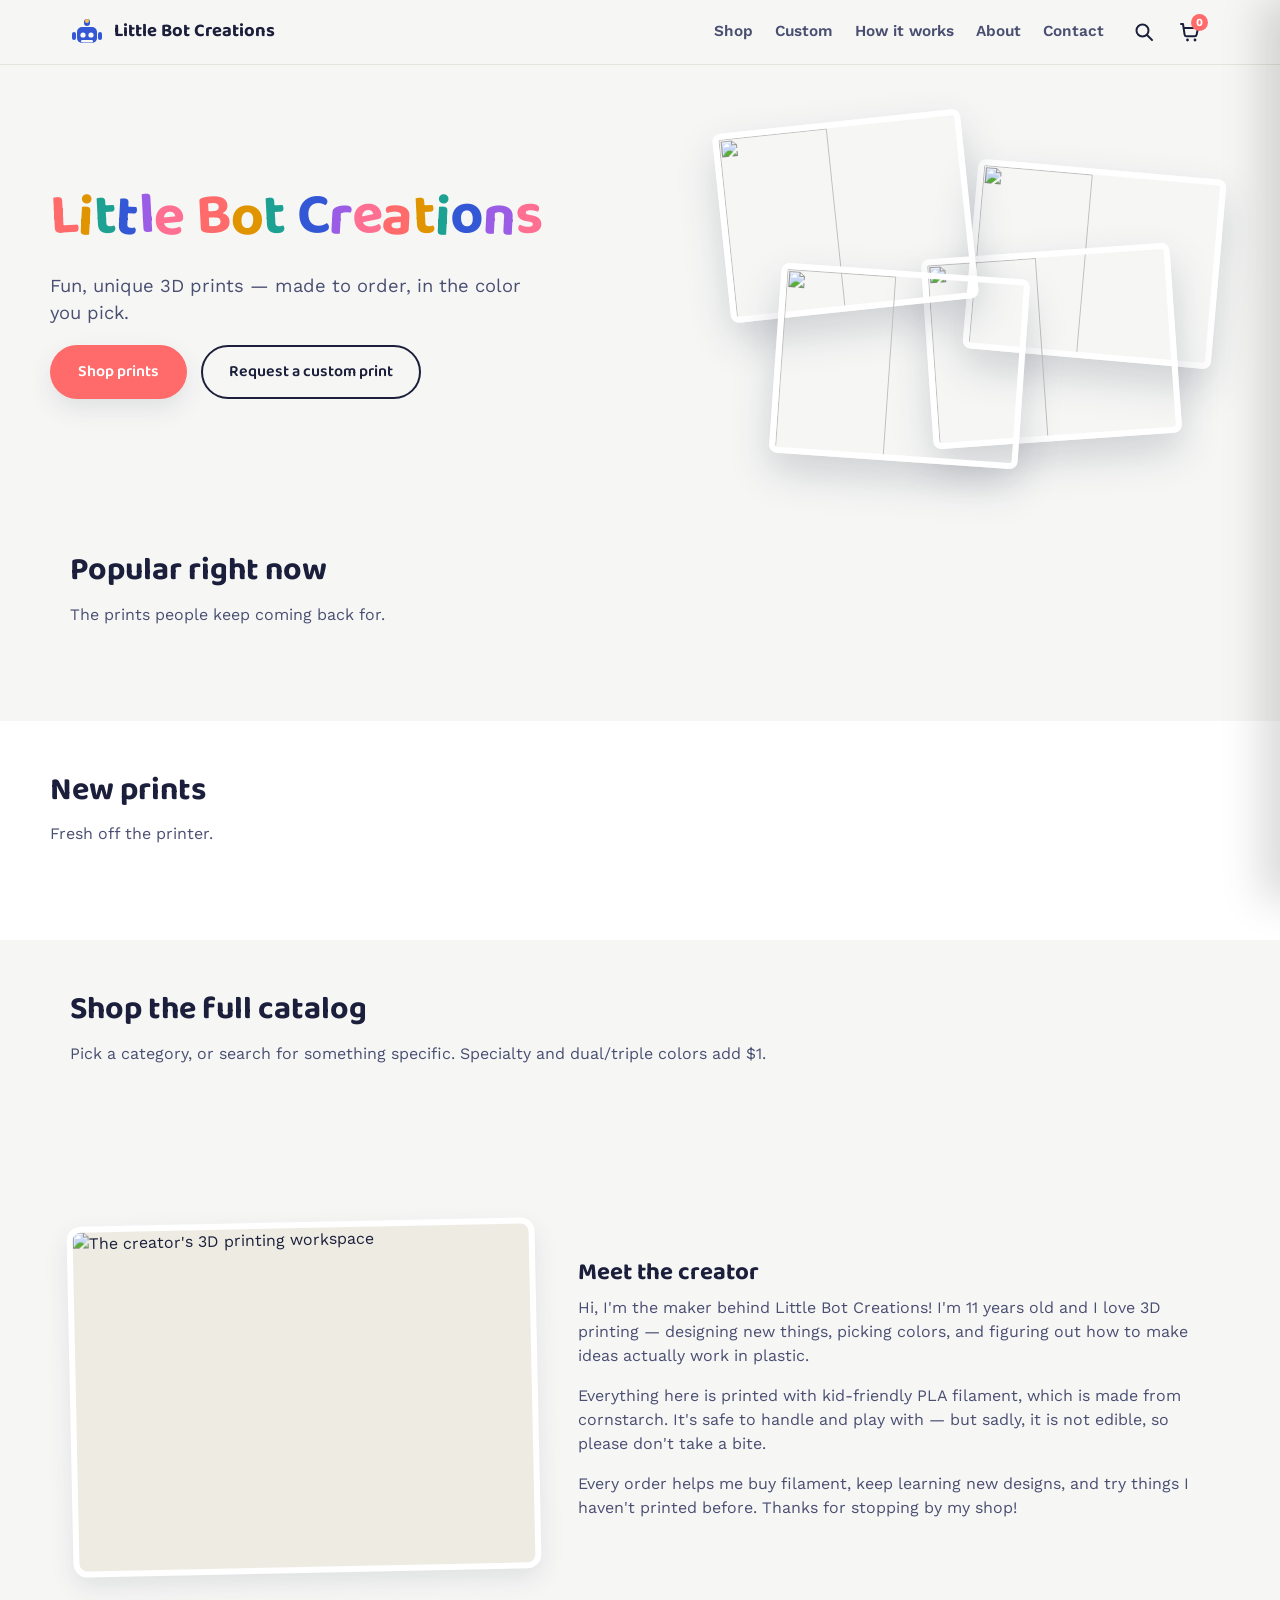
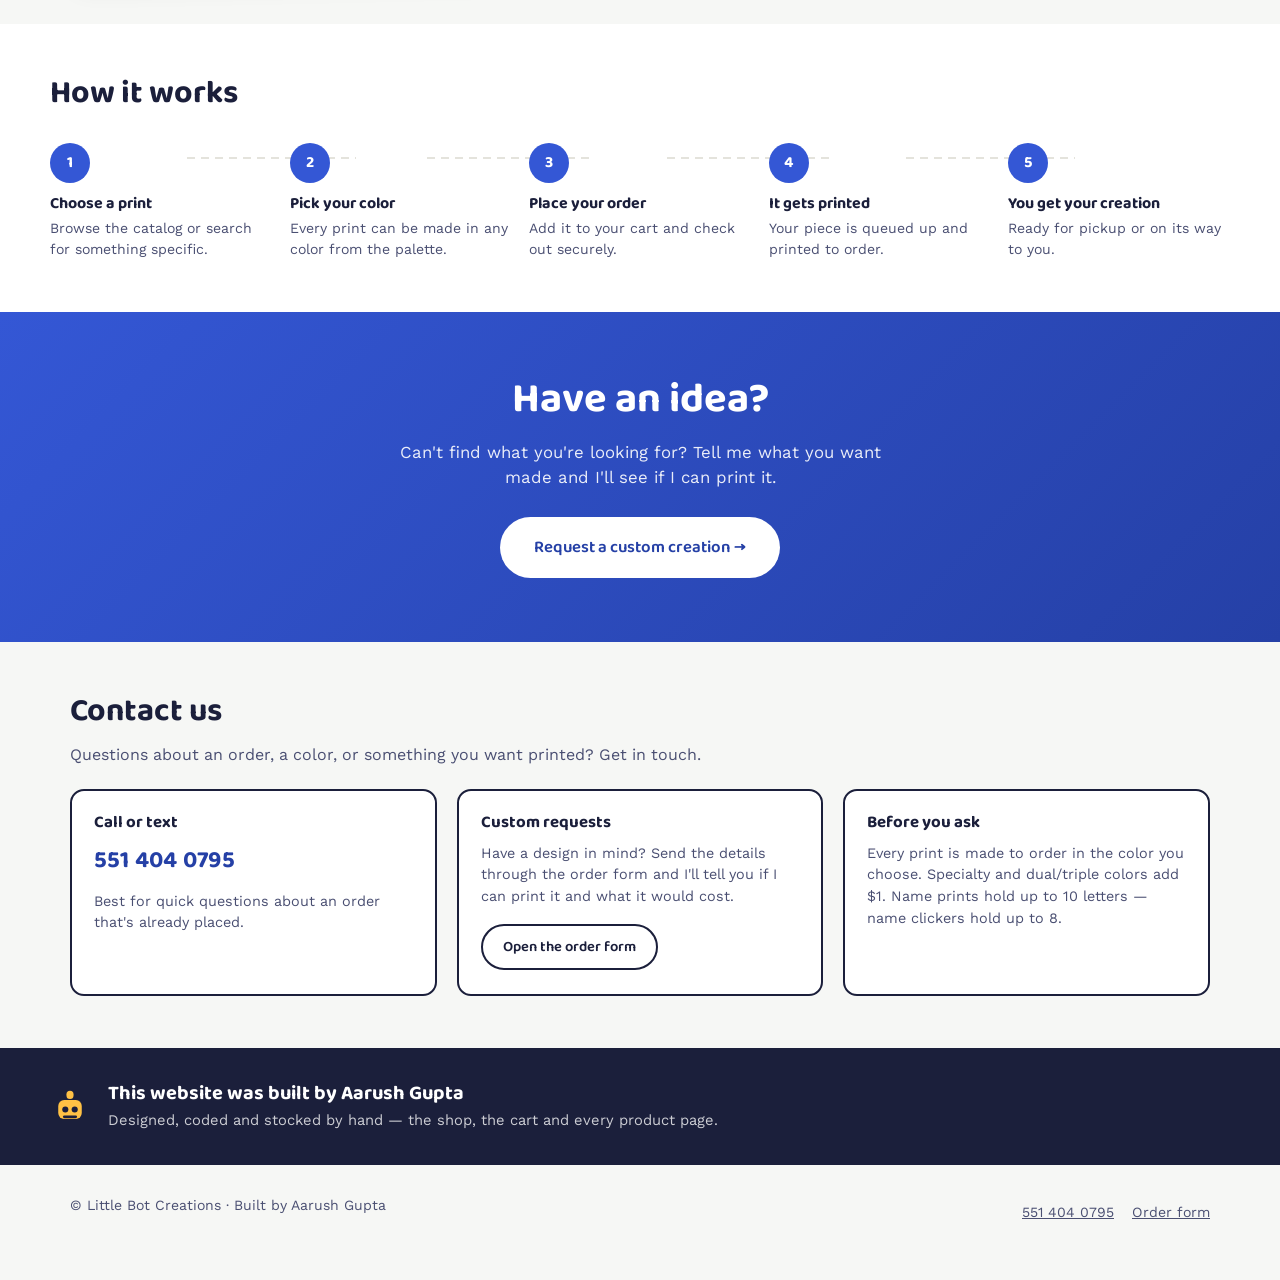
==== index.html @ e22032b9 "Update index.html" ====
<!DOCTYPE html>
<html lang="en">
<head>
<meta charset="UTF-8">
<meta name="viewport" content="width=device-width, initial-scale=1.0">
<title>Little Bot Creations — Fun, unique 3D prints</title>
<meta name="description" content="Little Bot Creations: fun, unique 3D prints made to order, in the color you pick. Shop clickers, name clickers, pencil holders, keychains, jewelry stands and more.">
<link rel="preconnect" href="https://fonts.googleapis.com">
<link rel="preconnect" href="https://fonts.gstatic.com" crossorigin>
<link href="https://fonts.googleapis.com/css2?family=Baloo+2:wght@500;600;700;800&family=Work+Sans:wght@400;500;600;700&display=swap" rel="stylesheet">
<link rel="stylesheet" href="styles.css">
</head>
<body>

<a class="skip-link" href="#main">Skip to content</a>

<!-- ===== Header ===== -->
<header class="site-header">
  <div class="header-inner">
    <a class="logo" href="#top" aria-label="Little Bot Creations home">
      <svg class="logo-mark" width="34" height="34" viewBox="0 0 34 34" fill="none" xmlns="http://www.w3.org/2000/svg" aria-hidden="true">
        <rect x="7" y="12" width="20" height="16" rx="5" fill="#3457D5"/>
        <rect x="14" y="4" width="6" height="7" rx="3" fill="#3457D5"/>
        <circle cx="17" cy="6" r="2" fill="#FFC145"/>
        <circle cx="13" cy="20" r="2.6" fill="#FAF9F6"/>
        <circle cx="21" cy="20" r="2.6" fill="#FAF9F6"/>
        <rect x="11" y="25" width="12" height="2.4" rx="1.2" fill="#FAF9F6"/>
        <rect x="2" y="17" width="4" height="8" rx="2" fill="#3457D5"/>
        <rect x="28" y="17" width="4" height="8" rx="2" fill="#3457D5"/>
      </svg>
      <span class="logo-text">Little Bot Creations</span>
    </a>

    <nav class="main-nav" aria-label="Primary">
      <a href="#shop">Shop</a>
      <a href="#custom">Custom</a>
      <a href="#how-it-works">How it works</a>
      <a href="#about">About</a>
      <a href="#contact">Contact</a>
    </nav>

    <div class="header-actions">
      <div class="search-wrap">
        <button id="searchToggle" class="icon-btn" aria-label="Search prints" aria-expanded="false" aria-controls="searchBox">
          <svg width="20" height="20" viewBox="0 0 20 20" fill="none" aria-hidden="true"><circle cx="8.5" cy="8.5" r="6" stroke="currentColor" stroke-width="2"/><line x1="13" y1="13" x2="18" y2="18" stroke="currentColor" stroke-width="2" stroke-linecap="round"/></svg>
        </button>
        <div class="search-box" id="searchBox">
          <input type="search" id="searchInput" placeholder="Search prints… try “dragon” or “keychain”" aria-label="Search prints">
        </div>
      </div>
      <button id="cartToggle" class="icon-btn cart-btn" aria-label="Open cart, 0 items">
        <svg width="22" height="22" viewBox="0 0 22 22" fill="none" aria-hidden="true"><path d="M2 3h2l1.6 10.6a2 2 0 0 0 2 1.7h8a2 2 0 0 0 2-1.6L19 7H5.2" stroke="currentColor" stroke-width="2" stroke-linecap="round" stroke-linejoin="round"/><circle cx="8.5" cy="19" r="1.4" fill="currentColor"/><circle cx="16" cy="19" r="1.4" fill="currentColor"/></svg>
        <span id="cartCount" class="cart-count" hidden>0</span>
      </button>
    </div>
  </div>
</header>

<main id="main">

  <!-- ===== Hero ===== -->
  <section class="hero" id="top">
    <div class="hero-inner">
      <div class="hero-copy">
        <h1 class="brand-title" aria-label="Little Bot Creations"><span class="brand-word"><span class="c1">L</span><span class="c2">i</span><span class="c3">t</span><span class="c4">t</span><span class="c5">l</span><span class="c6">e</span></span> <span class="brand-word"><span class="c1">B</span><span class="c2">o</span><span class="c3">t</span></span> <span class="brand-word"><span class="c4">C</span><span class="c5">r</span><span class="c6">e</span><span class="c1">a</span><span class="c2">t</span><span class="c3">i</span><span class="c4">o</span><span class="c5">n</span><span class="c6">s</span></span></h1>
        <p class="hero-sub">Fun, unique 3D prints — made to order, in the color you pick.</p>
        <div class="hero-actions">
          <a href="#shop" class="btn btn-primary">Shop prints</a>
          <a href="#custom" class="btn btn-outline">Request a custom print</a>
        </div>
      </div>
      <div class="hero-gallery" aria-hidden="true">
        <!-- Swap these four file names any time to change the photos at the top of the page. -->
        <img class="pin pin-1" src="images/DUmpling.JPG" alt="" loading="lazy">
        <img class="pin pin-2" src="images/Dragon%20fidget%20toy.jpeg" alt="" loading="lazy">
        <img class="pin pin-3" src="images/dragon.jpeg" alt="" loading="lazy">
        <img class="pin pin-4" src="images/Sword.JPG" alt="" loading="lazy">
      </div>
    </div>
  </section>

  <!-- ===== Best sellers ===== -->
  <section class="section" id="bestsellers">
    <div class="section-head">
      <h2>Popular right now</h2>
      <p class="section-note">The prints people keep coming back for.</p>
    </div>
    <div class="scroll-row" id="bestSellersRow"></div>
  </section>

  <!-- ===== New prints ===== -->
  <section class="section alt" id="new-prints">
    <div class="section-head">
      <h2>New prints</h2>
      <p class="section-note">Fresh off the printer.</p>
    </div>
    <div class="scroll-row" id="newPrintsRow"></div>
  </section>

  <!-- ===== Shop ===== -->
  <section class="section shop" id="shop">
    <div class="section-head">
      <h2>Shop the full catalog</h2>
      <p class="section-note">Pick a category, or search for something specific. Specialty and dual/triple colors add $1.</p>
    </div>
    <div class="category-pills" id="categoryPills" role="tablist" aria-label="Product categories"></div>
    <div class="product-grid" id="productGrid"></div>
    <p id="noResults" class="no-results" hidden>Nothing matches that search. Try a different word, or request a custom design below.</p>
  </section>

  <!-- ===== About the creator ===== -->
  <section class="section about" id="about">
    <div class="about-inner">
      <div class="about-photo">
        <img id="creatorPhoto" src="images/creator-workspace.jpg" alt="The creator's 3D printing workspace" loading="lazy">
        <div class="photo-fallback">📷 Add a photo of your printer or workspace at <code>images/creator-workspace.jpg</code></div>
      </div>
      <div class="about-copy">
        <h2>Meet the creator</h2>
        <p>Hi, I'm the maker behind Little Bot Creations! I'm 11 years old and I love 3D printing — designing new things, picking colors, and figuring out how to make ideas actually work in plastic.</p>
        <p>Everything here is printed with kid-friendly PLA filament, which is made from cornstarch. It's safe to handle and play with — but sadly, it is not edible, so please don't take a bite.</p>
        <p>Every order helps me buy filament, keep learning new designs, and try things I haven't printed before. Thanks for stopping by my shop!</p>
      </div>
    </div>
  </section>

  <!-- ===== How it works ===== -->
  <section class="section alt" id="how-it-works">
    <div class="section-head">
      <h2>How it works</h2>
    </div>
    <ol class="steps">
      <li><span class="step-num">1</span><h3>Choose a print</h3><p>Browse the catalog or search for something specific.</p></li>
      <li><span class="step-num">2</span><h3>Pick your color</h3><p>Every print can be made in any color from the palette.</p></li>
      <li><span class="step-num">3</span><h3>Place your order</h3><p>Add it to your cart and check out securely.</p></li>
      <li><span class="step-num">4</span><h3>It gets printed</h3><p>Your piece is queued up and printed to order.</p></li>
      <li><span class="step-num">5</span><h3>You get your creation</h3><p>Ready for pickup or on its way to you.</p></li>
    </ol>
  </section>

  <!-- ===== Custom CTA ===== -->
  <section class="section custom-cta" id="custom">
    <div class="custom-inner">
      <h2>Have an idea?</h2>
      <p>Can't find what you're looking for? Tell me what you want made and I'll see if I can print it.</p>
      <a href="https://forms.gle/sfZcHqLcecstn6UR6" target="_blank" rel="noopener" class="btn btn-light btn-lg">Request a custom creation →</a>
    </div>
  </section>

  <!-- ===== Contact ===== -->
  <section class="section contact" id="contact">
    <div class="section-head">
      <h2>Contact us</h2>
      <p class="section-note">Questions about an order, a color, or something you want printed? Get in touch.</p>
    </div>
    <div class="contact-grid">
      <div class="contact-card">
        <h3>Call or text</h3>
        <a class="contact-phone" href="tel:+15514040795">551 404 0795</a>
        <p>Best for quick questions about an order that's already placed.</p>
      </div>
      <div class="contact-card">
        <h3>Custom requests</h3>
        <p>Have a design in mind? Send the details through the order form and I'll tell you if I can print it and what it would cost.</p>
        <a class="btn btn-outline" href="https://forms.gle/sfZcHqLcecstn6UR6" target="_blank" rel="noopener">Open the order form</a>
      </div>
      <div class="contact-card">
        <h3>Before you ask</h3>
        <p>Every print is made to order in the color you choose. Specialty and dual/triple colors add $1. Name prints hold up to 10 letters — name clickers hold up to 8.</p>
      </div>
    </div>
  </section>

  <!-- ===== Built by ===== -->
  <section class="built-by">
    <div class="built-by-inner">
      <svg width="40" height="40" viewBox="0 0 34 34" fill="none" xmlns="http://www.w3.org/2000/svg" aria-hidden="true">
        <rect x="7" y="12" width="20" height="16" rx="5" fill="#FFC145"/>
        <rect x="14" y="4" width="6" height="7" rx="3" fill="#FFC145"/>
        <circle cx="13" cy="20" r="2.6" fill="#1B1F3B"/>
        <circle cx="21" cy="20" r="2.6" fill="#1B1F3B"/>
        <rect x="11" y="25" width="12" height="2.4" rx="1.2" fill="#1B1F3B"/>
      </svg>
      <div>
        <h2>This website was built by Aarush Gupta</h2>
        <p>Designed, coded and stocked by hand — the shop, the cart and every product page.</p>
      </div>
    </div>
  </section>

</main>

<footer class="site-footer">
  <p>© <span id="year"></span> Little Bot Creations · Built by Aarush Gupta</p>
  <p class="footer-links">
    <a href="tel:+15514040795">551 404 0795</a>
    <a href="https://forms.gle/sfZcHqLcecstn6UR6" target="_blank" rel="noopener">Order form</a>
  </p>
</footer>

<!-- ===== Cart drawer ===== -->
<div class="overlay" id="overlay"></div>
<aside class="cart-drawer" id="cartDrawer" aria-hidden="true" aria-label="Shopping cart">
  <div class="cart-header">
    <h2>Your cart</h2>
    <button id="closeCart" class="icon-btn" aria-label="Close cart">✕</button>
  </div>
  <div class="cart-items" id="cartItems"></div>
  <p id="emptyCartMsg" class="empty-cart">Your cart is empty. Go add something fun!</p>
  <div class="cart-footer" id="cartFooter" hidden>
    <div class="cart-subtotal"><span>Subtotal</span><span id="cartSubtotal">$0.00</span></div>
    <button id="checkoutBtn" class="btn btn-primary btn-block">Checkout</button>
    <p class="cart-note">Colors, quantities and notes can still be changed here before you pay.</p>
  </div>
</aside>

<!-- ===== Product modal ===== -->
<div class="modal" id="productModal" aria-hidden="true">
  <div class="modal-card" role="dialog" aria-modal="true" aria-labelledby="modalName">
    <button class="modal-close" id="closeProductModal" aria-label="Close">✕</button>
    <div class="modal-grid">
      <div class="modal-media">
        <div class="modal-preview" id="modalPreview">
          <img id="modalImage" src="" alt="">
        </div>
        <div class="modal-thumbs" id="modalThumbs" hidden></div>
      </div>
      <div class="modal-details">
        <span class="modal-category" id="modalCategory"></span>
        <h3 id="modalName"></h3>
        <p class="modal-price" id="modalPrice"></p>
        <p class="modal-size" id="modalSize" hidden></p>

        <div class="color-picker">
          <p class="picker-label">Choose your color</p>
          <div class="color-swatches" id="colorSwatches"></div>
          <p class="selected-color">Selected: <span id="selectedColorName">White</span></p>
        </div>

        <div class="personalize" id="personalizeBlock" hidden>
          <p class="picker-label">Add your name</p>
          <input type="text" id="nameInput" class="name-input" maxlength="10" placeholder="e.g. Aarush" autocomplete="off" aria-describedby="nameHint">
          <p class="name-hint" id="nameHint"></p>

          <div class="clicker-block" id="clickerBlock" hidden>
            <p class="picker-label">How many clickers?</p>
            <div class="qty-stepper">
              <button id="clickerMinus" aria-label="Fewer clickers">−</button>
              <span id="clickerValue">1</span>
              <button id="clickerPlus" aria-label="More clickers">+</button>
            </div>
            <p class="clicker-note">$2 for one clicker, $1 for each one after that. Max 8.</p>
          </div>
        </div>

        <div class="note-picker">
          <p class="picker-label">Notes for this item <span class="optional">optional</span></p>
          <textarea id="itemNote" class="note-input" rows="2" placeholder="e.g. make the eyes black, or it's a birthday gift"></textarea>
        </div>

        <div class="qty-picker">
          <p class="picker-label">Quantity</p>
          <div class="qty-stepper">
            <button id="qtyMinus" aria-label="Decrease quantity">−</button>
            <span id="qtyValue">1</span>
            <button id="qtyPlus" aria-label="Increase quantity">+</button>
          </div>
        </div>

        <button id="addToCartBtn" class="btn btn-primary btn-block">Add to cart</button>
      </div>
    </div>
  </div>
</div>

<!-- ===== Checkout modal ===== -->
<div class="modal" id="checkoutModal" aria-hidden="true">
  <div class="modal-card checkout-card" role="dialog" aria-modal="true" aria-labelledby="checkoutTitle">
    <button class="modal-close" id="closeCheckoutModal" aria-label="Close">✕</button>
    <h3 id="checkoutTitle">Checkout</h3>
    <div class="checkout-summary" id="checkoutSummary"></div>
    <div class="checkout-total"><span>Total</span><span id="checkoutTotal">$0.00</span></div>
    <div id="paypal-button-container"></div>
    <p class="checkout-note">Payment is handled securely by PayPal — pay with a PayPal balance or a debit/credit card as a guest, no account needed.</p>
  </div>
</div>

<!-- ===== Success modal ===== -->
<div class="modal" id="successModal" aria-hidden="true">
  <div class="modal-card" role="dialog" aria-modal="true" aria-labelledby="successTitle">
    <button class="modal-close" id="closeSuccessModal" aria-label="Close">✕</button>
    <h3 id="successTitle">Thank you! 🎉</h3>
    <p id="successMessage">Your order went through. I'll get started on your print soon!</p>
  </div>
</div>

<!-- PayPal SDK: replace client-id=test with your own live/sandbox Client ID from developer.paypal.com -->
<script src="https://www.paypal.com/sdk/js?client-id=test&currency=USD&intent=capture"></script>
<script src="app.js"></script>
</body>
</html>
---- styles.css ----
/* ============================================================
   Little Bot Creations — stylesheet
   Design tokens
   ============================================================ */
:root{
  --ink: #1B1F3B;
  --ink-soft: #4A4F72;
  --paper: #F6F7F5;
  --panel: #FFFFFF;
  --line: #E4E3DC;

  --bot-blue: #3457D5;
  --bot-blue-dark: #2540A6;
  --coral: #FF6B6B;
  --coral-dark: #E4504F;
  --mint: #2EC4B6;
  --sun: #FFC145;
  --pink: #FF6F91;
  --purple: #9B5DE5;

  --radius-s: 8px;
  --radius-m: 14px;
  --radius-full: 999px;
  --shadow: 0 10px 24px rgba(27,31,59,0.10);
  --shadow-lg: 0 18px 40px rgba(27,31,59,0.18);

  --font-display: "Baloo 2", system-ui, sans-serif;
  --font-body: "Work Sans", system-ui, sans-serif;
}

@media (prefers-reduced-motion: reduce){
  *{ animation-duration: 0.001ms !important; transition-duration: 0.001ms !important; }
}

*,*::before,*::after{ box-sizing: border-box; }
html{ scroll-behavior: smooth; }
body{
  margin:0;
  font-family: var(--font-body);
  color: var(--ink);
  background: var(--paper);
  line-height: 1.5;
}
h1,h2,h3{
  font-family: var(--font-display);
  color: var(--ink);
  margin: 0 0 0.4em;
  line-height: 1.15;
}
p{ margin: 0 0 1em; color: var(--ink-soft); }
img{ max-width: 100%; display:block; }
a{ color: inherit; }
button{ font-family: inherit; }

.skip-link{
  position:absolute; left:-999px; top:0; background:var(--ink); color:#fff;
  padding:10px 16px; border-radius: 0 0 8px 0; z-index: 200;
}
.skip-link:focus{ left:0; }

:focus-visible{ outline: 3px solid var(--sun); outline-offset: 2px; }

/* ============================================================
   Buttons
   ============================================================ */
.btn{
  display:inline-flex; align-items:center; justify-content:center; gap:8px;
  font-family: var(--font-display); font-weight:600; font-size: 1rem;
  padding: 13px 26px; border-radius: var(--radius-full);
  border: 2px solid transparent; cursor:pointer; text-decoration:none;
  transition: transform .15s ease, box-shadow .15s ease, background .15s ease;
}
.btn:hover{ transform: translateY(-2px); }
.btn-primary{ background: var(--coral); color:#fff; box-shadow: var(--shadow); }
.btn-primary:hover{ background: var(--coral-dark); }
.btn-outline{ background: transparent; border-color: var(--ink); color: var(--ink); }
.btn-outline:hover{ background: var(--ink); color:#fff; }
.btn-light{ background:#fff; color: var(--bot-blue-dark); }
.btn-lg{ padding: 16px 32px; font-size: 1.05rem; }
.btn-block{ width:100%; }
.btn:disabled{ opacity:.55; cursor:not-allowed; transform:none; }

/* ============================================================
   Header
   ============================================================ */
.site-header{
  position: sticky; top:0; z-index: 60;
  background: rgba(246,247,245,0.92); backdrop-filter: blur(8px);
  border-bottom: 1px solid var(--line);
}
.header-inner{
  max-width: 1180px; margin:0 auto; padding: 12px 20px;
  display:flex; align-items:center; gap: 20px;
}
.logo{ display:flex; align-items:center; gap:10px; text-decoration:none; margin-right:auto; }
.logo-text{ font-family: var(--font-display); font-weight:700; font-size:1.15rem; color:var(--ink); }
.main-nav{ display:flex; gap: 22px; }
.main-nav a{ text-decoration:none; font-weight:600; color: var(--ink-soft); font-size: .96rem; }
.main-nav a:hover{ color: var(--bot-blue); }

.header-actions{ display:flex; align-items:center; gap: 6px; }
.icon-btn{
  background: none; border: none; color: var(--ink); cursor:pointer;
  width: 40px; height:40px; display:flex; align-items:center; justify-content:center;
  border-radius: var(--radius-full);
}
.icon-btn:hover{ background: var(--line); }
.cart-btn{ position:relative; }
.cart-count{
  position:absolute; top:2px; right:2px; background: var(--coral); color:#fff;
  font-size: .68rem; font-weight:700; min-width: 17px; height:17px; border-radius: 999px;
  display:flex; align-items:center; justify-content:center; padding: 0 3px;
}
.search-wrap{ position:relative; }
.search-box{
  position:absolute; right:0; top: 48px; width: 260px; max-width: 76vw;
  background:#fff; border:1px solid var(--line); border-radius: var(--radius-m);
  box-shadow: var(--shadow); padding: 6px; display:none;
}
.search-box.open{ display:block; }
.search-box input{
  width:100%; border:none; outline:none; padding: 10px 12px; font-family: var(--font-body); font-size: .95rem;
}

/* ============================================================
   Hero
   ============================================================ */
.hero{ padding: 56px 20px 40px; }
.hero-inner{
  max-width: 1180px; margin:0 auto;
  display:grid; grid-template-columns: 1.05fr 0.95fr; gap: 40px; align-items:center;
}
.hero-copy h1{ font-size: clamp(2.4rem, 5vw, 3.6rem); letter-spacing: -0.01em; }
.hero-sub{ font-size: 1.15rem; color: var(--ink-soft); max-width: 46ch; }
.hero-actions{ display:flex; flex-wrap:wrap; gap: 14px; margin-top: 10px; }

.hero-gallery{ position:relative; height: 340px; }
.hero-gallery .pin{
  position:absolute; width: 46%; border-radius: var(--radius-s);
  box-shadow: var(--shadow-lg); border: 6px solid #fff; object-fit:cover; height: 190px;
}
.pin-1{ top:0; left:6%; transform: rotate(-6deg); z-index:2; }
.pin-2{ top: 14%; right:2%; transform: rotate(5deg); z-index:1; height:160px; }
.pin-3{ bottom:0; left:16%; transform: rotate(4deg); z-index:3; height:170px; }
.pin-4{ bottom:6%; right:10%; transform: rotate(-4deg); z-index:1; width:34%; height:140px; }

/* ============================================================
   Colorful shop name
   ============================================================ */
.brand-title{ font-size: clamp(2.4rem, 5vw, 3.6rem); letter-spacing: -0.005em; }
.brand-word{ display:inline-block; white-space: nowrap; }
.brand-title span span{ display:inline-block; }
.brand-title span span:nth-child(odd){ transform: rotate(-3deg); }
.brand-title span span:nth-child(even){ transform: rotate(3deg) translateY(2px); }
.brand-title .c1{ color: var(--coral); }
.brand-title .c2{ color: #E09400; }   /* deeper yellow so it stays readable on the light background */
.brand-title .c3{ color: #1DA192; }
.brand-title .c4{ color: var(--bot-blue); }
.brand-title .c5{ color: var(--purple); }
.brand-title .c6{ color: var(--pink); }

/* ============================================================
   Sections
   ============================================================ */
.section{ padding: 52px 20px; max-width: 1180px; margin:0 auto; }
.section.alt{ background: var(--panel); max-width: none; border-radius: 0; }
.section.alt > *{ max-width: 1180px; margin-left:auto; margin-right:auto; }
.section-head{ margin-bottom: 22px; }
.section-head h2{ font-size: clamp(1.5rem, 2.6vw, 2rem); }
.section-note{ margin:0; color: var(--ink-soft); }

.scroll-row{
  display:flex; gap: 18px; overflow-x:auto; padding: 6px 2px 14px; scroll-snap-type: x proximity;
}
.scroll-row .product-card{ min-width: 230px; scroll-snap-align:start; }

/* ============================================================
   Category pills
   ============================================================ */
.category-pills{
  display:flex; gap:10px; overflow-x:auto; padding: 4px 2px 22px; margin-bottom: 4px;
}
.pill{
  flex: 0 0 auto; padding: 9px 18px; border-radius: var(--radius-full);
  border: 2px solid var(--line); background:#fff; font-weight:600; font-size: .9rem;
  cursor:pointer; white-space:nowrap; color: var(--ink-soft);
}
.pill:hover{ border-color: var(--bot-blue); }
.pill.active{ background: var(--ink); border-color: var(--ink); color:#fff; }

/* ============================================================
   Product grid & cards
   ============================================================ */
.product-grid{
  display:grid; grid-template-columns: repeat(4, 1fr); gap: 22px;
}
.product-card{
  position:relative; background:#fff; border: 2px solid var(--ink);
  border-radius: var(--radius-m); overflow:hidden; display:flex; flex-direction:column;
  transform: rotate(var(--tilt, -0.6deg)); transition: transform .18s ease, box-shadow .18s ease;
}
.product-card:hover{ transform: rotate(0deg) translateY(-4px); box-shadow: var(--shadow-lg); }
.product-card:nth-child(3n+1){ --tilt: -0.7deg; }
.product-card:nth-child(3n+2){ --tilt: 0.6deg; }
.product-card:nth-child(3n){ --tilt: -0.3deg; }

.card-tape{
  position:absolute; top:-6px; left: 18px; width: 54px; height: 20px; border-radius: 3px;
  opacity:.9; transform: rotate(-4deg); z-index:2;
}
.product-card:nth-child(4n+1) .card-tape{ background: var(--sun); }
.product-card:nth-child(4n+2) .card-tape{ background: var(--pink); }
.product-card:nth-child(4n+3) .card-tape{ background: var(--mint); }
.product-card:nth-child(4n+4) .card-tape{ background: var(--purple); opacity:.8; }

.card-media{ position:relative; aspect-ratio: 1 / 1; background: #F0EFE9; overflow:hidden; }
.card-media img{ width:100%; height:100%; object-fit: cover; }
.card-badges{ position:absolute; top:8px; right:8px; display:flex; flex-direction:column; gap:6px; }
.badge{
  font-family: var(--font-display); font-size: .68rem; font-weight:700; padding: 5px 9px;
  border-radius: var(--radius-full); color:#fff; box-shadow: 0 3px 8px rgba(0,0,0,.15);
}
.badge-best{ background: var(--coral); }
.badge-new{ background: var(--mint); }

.card-body{ padding: 14px 16px 16px; display:flex; flex-direction:column; gap:6px; flex:1; }
.card-body h3{ font-size: 1.02rem; margin:0; }
.card-meta{ font-size: .82rem; color: var(--ink-soft); margin:0; }
.card-price{ font-family: var(--font-display); font-weight:700; color: var(--bot-blue-dark); font-size: 1.05rem; margin: 2px 0 8px; }
.card-cta{
  margin-top:auto; width:100%; border-radius: var(--radius-full); border:2px solid var(--ink);
  background: var(--ink); color:#fff; font-family: var(--font-display); font-weight:600;
  padding: 10px 14px; cursor:pointer; font-size: .92rem; transition: background .15s ease;
}
.card-cta:hover{ background: var(--bot-blue-dark); border-color: var(--bot-blue-dark); }

.no-results{ text-align:center; padding: 40px 0; color: var(--ink-soft); }

/* ============================================================
   About
   ============================================================ */
.about-inner{ display:grid; grid-template-columns: 0.85fr 1.15fr; gap: 40px; align-items:center; }
.about-photo{
  position:relative; border-radius: var(--radius-m); overflow:hidden; aspect-ratio: 4/3;
  background: #EDEBE2; border: 6px solid #fff; box-shadow: var(--shadow); transform: rotate(-1.2deg);
}
.about-photo img{ width:100%; height:100%; object-fit:cover; }
.about-photo img:not([src]), .about-photo.photo-missing img{ display:none; }
.photo-fallback{
  display:none; position:absolute; inset:0; align-items:center; justify-content:center; text-align:center;
  padding: 20px; font-size: .88rem; color: var(--ink-soft); background: #EDEBE2;
}
.about-photo.photo-missing .photo-fallback{ display:flex; }
.photo-fallback code{ background:#fff; padding:2px 5px; border-radius:4px; }

/* ============================================================
   How it works
   ============================================================ */
.steps{
  list-style:none; margin:0; padding:0; display:grid; grid-template-columns: repeat(5, 1fr); gap: 18px;
  counter-reset: step;
}
.steps li{ position:relative; padding-top: 8px; }
.steps li:not(:last-child)::after{
  content:""; position:absolute; top: 22px; left: 62%; width: 76%; height:2px;
  background: repeating-linear-gradient(90deg, var(--line) 0 8px, transparent 8px 14px);
}
.step-num{
  display:flex; align-items:center; justify-content:center; width: 40px; height:40px;
  border-radius:50%; background: var(--bot-blue); color:#fff; font-family: var(--font-display);
  font-weight:700; margin-bottom: 12px;
}
.steps h3{ font-size: 1rem; margin: 0 0 4px; }
.steps p{ font-size: .88rem; margin:0; }

/* ============================================================
   Custom CTA band
   ============================================================ */
.custom-cta{
  max-width:none; background: linear-gradient(135deg, var(--bot-blue), var(--bot-blue-dark));
  color:#fff; text-align:center; padding: 64px 20px;
}
.custom-cta h2{ color:#fff; font-size: clamp(1.8rem, 3.4vw, 2.6rem); }
.custom-cta p{ color: rgba(255,255,255,0.9); max-width: 52ch; margin: 0 auto 26px; font-size: 1.05rem; }

/* ============================================================
   Footer
   ============================================================ */
.site-footer{
  display:flex; justify-content:space-between; align-items:center; flex-wrap:wrap; gap:10px;
  max-width: 1180px; margin: 0 auto; padding: 30px 20px 50px; font-size: .88rem; color: var(--ink-soft);
}
.site-footer a{ text-decoration: underline; }

/* ============================================================
   Cart drawer
   ============================================================ */
.overlay{
  position:fixed; inset:0; background: rgba(27,31,59,0.45); opacity:0; pointer-events:none;
  transition: opacity .2s ease; z-index: 80;
}
.overlay.open{ opacity:1; pointer-events:auto; }

.cart-drawer{
  position:fixed; top:0; right:0; height:100%; width: 380px; max-width: 92vw;
  background:#fff; z-index: 90; box-shadow: -18px 0 40px rgba(0,0,0,0.15);
  display:flex; flex-direction:column; transform: translateX(100%); transition: transform .25s ease;
}
.cart-drawer.open{ transform: translateX(0); }
.cart-header{ display:flex; align-items:center; justify-content:space-between; padding: 18px 20px; border-bottom: 1px solid var(--line); }
.cart-header h2{ margin:0; font-size: 1.2rem; }
.cart-items{ flex:1; overflow-y:auto; padding: 10px 20px; }
.empty-cart{ text-align:center; color: var(--ink-soft); padding: 30px 20px; }

.cart-item{ display:grid; grid-template-columns: 64px 1fr auto; gap:12px; padding: 14px 0; border-bottom: 1px solid var(--line); align-items:center; }
.cart-item img{ width:64px; height:64px; object-fit:cover; border-radius: var(--radius-s); }
.cart-item-name{ font-weight:600; font-size: .92rem; margin:0 0 2px; }
.cart-item-meta{ font-size: .8rem; color: var(--ink-soft); margin:0 0 6px; }
.cart-item-controls{ display:flex; align-items:center; gap:8px; }
.cart-item-controls button{ width:24px; height:24px; border-radius:50%; border:1px solid var(--line); background:#fff; cursor:pointer; }
.cart-item-price{ font-weight:700; font-family: var(--font-display); text-align:right; white-space:nowrap; }
.cart-item-remove{ background:none; border:none; color: var(--coral-dark); font-size: .78rem; cursor:pointer; padding:0; text-decoration: underline; }

.cart-footer{ padding: 16px 20px 22px; border-top: 1px solid var(--line); }
.cart-subtotal{ display:flex; justify-content:space-between; font-family: var(--font-display); font-weight:700; font-size:1.1rem; margin-bottom: 14px; }
.cart-note{ font-size: .78rem; text-align:center; margin: 10px 0 0; }

/* ============================================================
   Modals
   ============================================================ */
.modal{
  position:fixed; inset:0; background: rgba(27,31,59,0.5); display:none;
  align-items:center; justify-content:center; z-index: 100; padding: 20px;
}
.modal.open{ display:flex; }
.modal-card{
  background:#fff; border-radius: var(--radius-m); max-width: 640px; width:100%;
  max-height: 90vh; overflow-y:auto; position:relative; padding: 30px; box-shadow: var(--shadow-lg);
}
.modal-close{
  position:absolute; top:14px; right:14px; background: var(--paper); border:none; border-radius:50%;
  width:34px; height:34px; cursor:pointer; font-size: 1rem;
}
.modal-grid{ display:grid; grid-template-columns: 1fr 1fr; gap: 26px; }
.modal-preview{
  border-radius: var(--radius-m); overflow:hidden; aspect-ratio: 1/1; background: var(--paper);
  display:flex; align-items:center; justify-content:center; transition: background .2s ease;
}
.modal-preview img{ width:100%; height:100%; object-fit:cover; }
.modal-category{ text-transform:none; font-size: .82rem; color: var(--bot-blue-dark); font-weight:600; }
.modal-details h3{ margin: 4px 0 6px; font-size: 1.35rem; }
.modal-price{ font-family: var(--font-display); font-weight:700; font-size: 1.25rem; color: var(--ink); margin: 0 0 4px; }
.modal-size{ font-size: .86rem; color: var(--ink-soft); }
.picker-label{ font-weight:600; font-size: .88rem; margin: 16px 0 8px; }
.color-swatches{ display:flex; flex-wrap:wrap; gap:9px; }
.swatch{
  width: 30px; height:30px; border-radius:50%; border: 2px solid var(--line); cursor:pointer; position:relative;
}
.swatch[data-color="White"]{ border-color:#c9c8bf; }
.swatch.selected{ box-shadow: 0 0 0 3px #fff, 0 0 0 5px var(--ink); }
.selected-color{ font-size: .84rem; margin: 8px 0 0; }
.qty-stepper{ display:inline-flex; align-items:center; gap:14px; border: 2px solid var(--line); border-radius: var(--radius-full); padding: 6px 14px; }
.qty-stepper button{ width:26px; height:26px; border-radius:50%; border:none; background: var(--paper); font-size: 1.1rem; cursor:pointer; }
#addToCartBtn{ margin-top: 22px; }

.checkout-card{ max-width: 460px; }
.checkout-summary{ margin: 14px 0; border-top: 1px solid var(--line); }
.checkout-line{ display:flex; justify-content:space-between; gap: 10px; padding: 10px 0; border-bottom: 1px solid var(--line); font-size: .9rem; }
.checkout-line span:first-child{ color: var(--ink-soft); }
.checkout-total{ display:flex; justify-content:space-between; font-family: var(--font-display); font-weight:700; font-size: 1.2rem; margin: 6px 0 18px; }
.checkout-note{ font-size: .78rem; text-align:center; margin-top: 14px; }

/* ============================================================
   Multiple photos per product
   ============================================================ */
.photo-count{
  position:absolute; bottom:8px; left:8px; background: rgba(27,31,59,.72); color:#fff;
  font-size:.7rem; font-weight:600; padding: 3px 8px; border-radius: var(--radius-full);
}
.modal-media{ display:flex; flex-direction:column; gap:10px; }
.modal-thumbs{ display:flex; gap:8px; flex-wrap:wrap; }
.thumb{
  width:58px; height:58px; padding:0; border-radius: var(--radius-s); overflow:hidden;
  border: 2px solid var(--line); background:#fff; cursor:pointer;
}
.thumb img{ width:100%; height:100%; object-fit:cover; }
.thumb.selected{ border-color: var(--ink); }
.thumb:hover{ border-color: var(--bot-blue); }

/* ============================================================
   Color groups & pricing
   ============================================================ */
.color-group + .color-group{ margin-top: 14px; }
.color-group-label{
  font-size: .8rem; font-weight:600; color: var(--ink-soft); margin: 0 0 7px;
  display:flex; align-items:center; gap:8px;
}
.surcharge-tag{
  background: var(--sun); color: var(--ink); font-size: .68rem; font-weight:700;
  padding: 2px 7px; border-radius: var(--radius-full);
}
.swatch-row{ display:flex; flex-wrap:wrap; gap:9px; }
.swatch.shimmer{ box-shadow: inset 0 0 6px rgba(255,255,255,.85); }
.swatch.shimmer.selected{ box-shadow: inset 0 0 6px rgba(255,255,255,.85), 0 0 0 3px #fff, 0 0 0 5px var(--ink); }
.price-breakdown{
  font-family: var(--font-body); font-size: .78rem; font-weight:500; color: var(--ink-soft);
  background: var(--paper); padding: 3px 9px; border-radius: var(--radius-full); vertical-align: middle;
}

/* ============================================================
   Name personalization + notes
   ============================================================ */
.name-input, .note-input{
  width:100%; font-family: var(--font-body); font-size: .95rem; color: var(--ink);
  border: 2px solid var(--line); border-radius: var(--radius-s); padding: 10px 12px;
  background:#fff; resize: vertical;
}
.name-input:focus, .note-input:focus{ outline:none; border-color: var(--bot-blue); }
.name-input{ text-transform: none; letter-spacing: .02em; }
.name-hint{ font-size: .8rem; margin: 6px 0 0; color: var(--ink-soft); }
.name-hint.warn{ color: var(--coral-dark); font-weight:600; }
.name-hint.ok{ color: #2C7A4B; font-weight:600; }
.clicker-block{ margin-top: 10px; }
.clicker-note{ font-size: .78rem; margin: 8px 0 0; }
.optional{ font-weight:500; font-size: .74rem; color: var(--ink-soft); background: var(--paper); padding: 2px 7px; border-radius: var(--radius-full); }

/* Cart notes */
.note-toggle{
  background:none; border:none; padding:0; margin-top:8px; cursor:pointer;
  font-size:.78rem; color: var(--bot-blue-dark); font-weight:600; text-decoration: underline;
}
.cart-note-input{
  display:none; width:100%; margin-top:8px; font-family: var(--font-body); font-size:.82rem;
  border:2px solid var(--line); border-radius: var(--radius-s); padding:8px 10px; resize: vertical;
}
.cart-note-input:focus{ outline:none; border-color: var(--bot-blue); }
.cart-item.note-open .cart-note-input{ display:block; }
.cart-item{ align-items:start; }
.checkout-line small{ color: var(--ink-soft); font-size: .78rem; }
.checkout-note-line{ color: var(--bot-blue-dark) !important; }

/* ============================================================
   Contact
   ============================================================ */
.contact-grid{ display:grid; grid-template-columns: repeat(3, 1fr); gap: 20px; }
.contact-card{
  background:#fff; border: 2px solid var(--ink); border-radius: var(--radius-m);
  padding: 22px 22px 24px; display:flex; flex-direction:column; align-items:flex-start; gap:4px;
}
.contact-card h3{ font-size: 1.05rem; margin: 0 0 6px; }
.contact-card p{ font-size: .9rem; margin: 0 0 12px; }
.contact-card .btn{ margin-top:auto; font-size: .92rem; padding: 10px 20px; }
.contact-phone{
  font-family: var(--font-display); font-weight:700; font-size: 1.5rem; color: var(--bot-blue-dark);
  text-decoration:none; letter-spacing: .01em; margin-bottom: 8px;
}
.contact-phone:hover{ text-decoration: underline; }

/* ============================================================
   Built by
   ============================================================ */
.built-by{ background: var(--ink); color:#fff; padding: 34px 20px; }
.built-by-inner{
  max-width: 1180px; margin: 0 auto; display:flex; align-items:center; gap: 18px; flex-wrap:wrap;
}
.built-by h2{ color:#fff; font-size: 1.25rem; margin: 0 0 4px; }
.built-by p{ color: rgba(255,255,255,.78); margin:0; font-size: .92rem; }
.footer-links{ display:flex; gap:18px; margin:0; }

@media (max-width: 760px){
  .contact-grid{ grid-template-columns: 1fr; }
}

/* ============================================================
   Responsive
   ============================================================ */
@media (max-width: 980px){
  .product-grid{ grid-template-columns: repeat(3, 1fr); }
  .about-inner{ grid-template-columns: 1fr; }
  .steps{ grid-template-columns: repeat(3,1fr); }
}
@media (max-width: 760px){
  .main-nav{ display:none; }
  .hero-inner{ grid-template-columns: 1fr; }
  .hero-gallery{ height: 260px; order:-1; }
  .product-grid{ grid-template-columns: repeat(2, 1fr); gap:14px; }
  .modal-grid{ grid-template-columns: 1fr; }
  .steps{ grid-template-columns: repeat(2,1fr); }
  .steps li:not(:last-child)::after{ display:none; }
  .card-body h3{ font-size: .94rem; }
}
@media (max-width: 460px){
  .product-grid{ grid-template-columns: repeat(2, 1fr); gap:10px; }
  .card-body{ padding: 10px 12px 12px; }
  .steps{ grid-template-columns: 1fr 1fr; }
  .hero{ padding: 40px 16px 30px; }
}
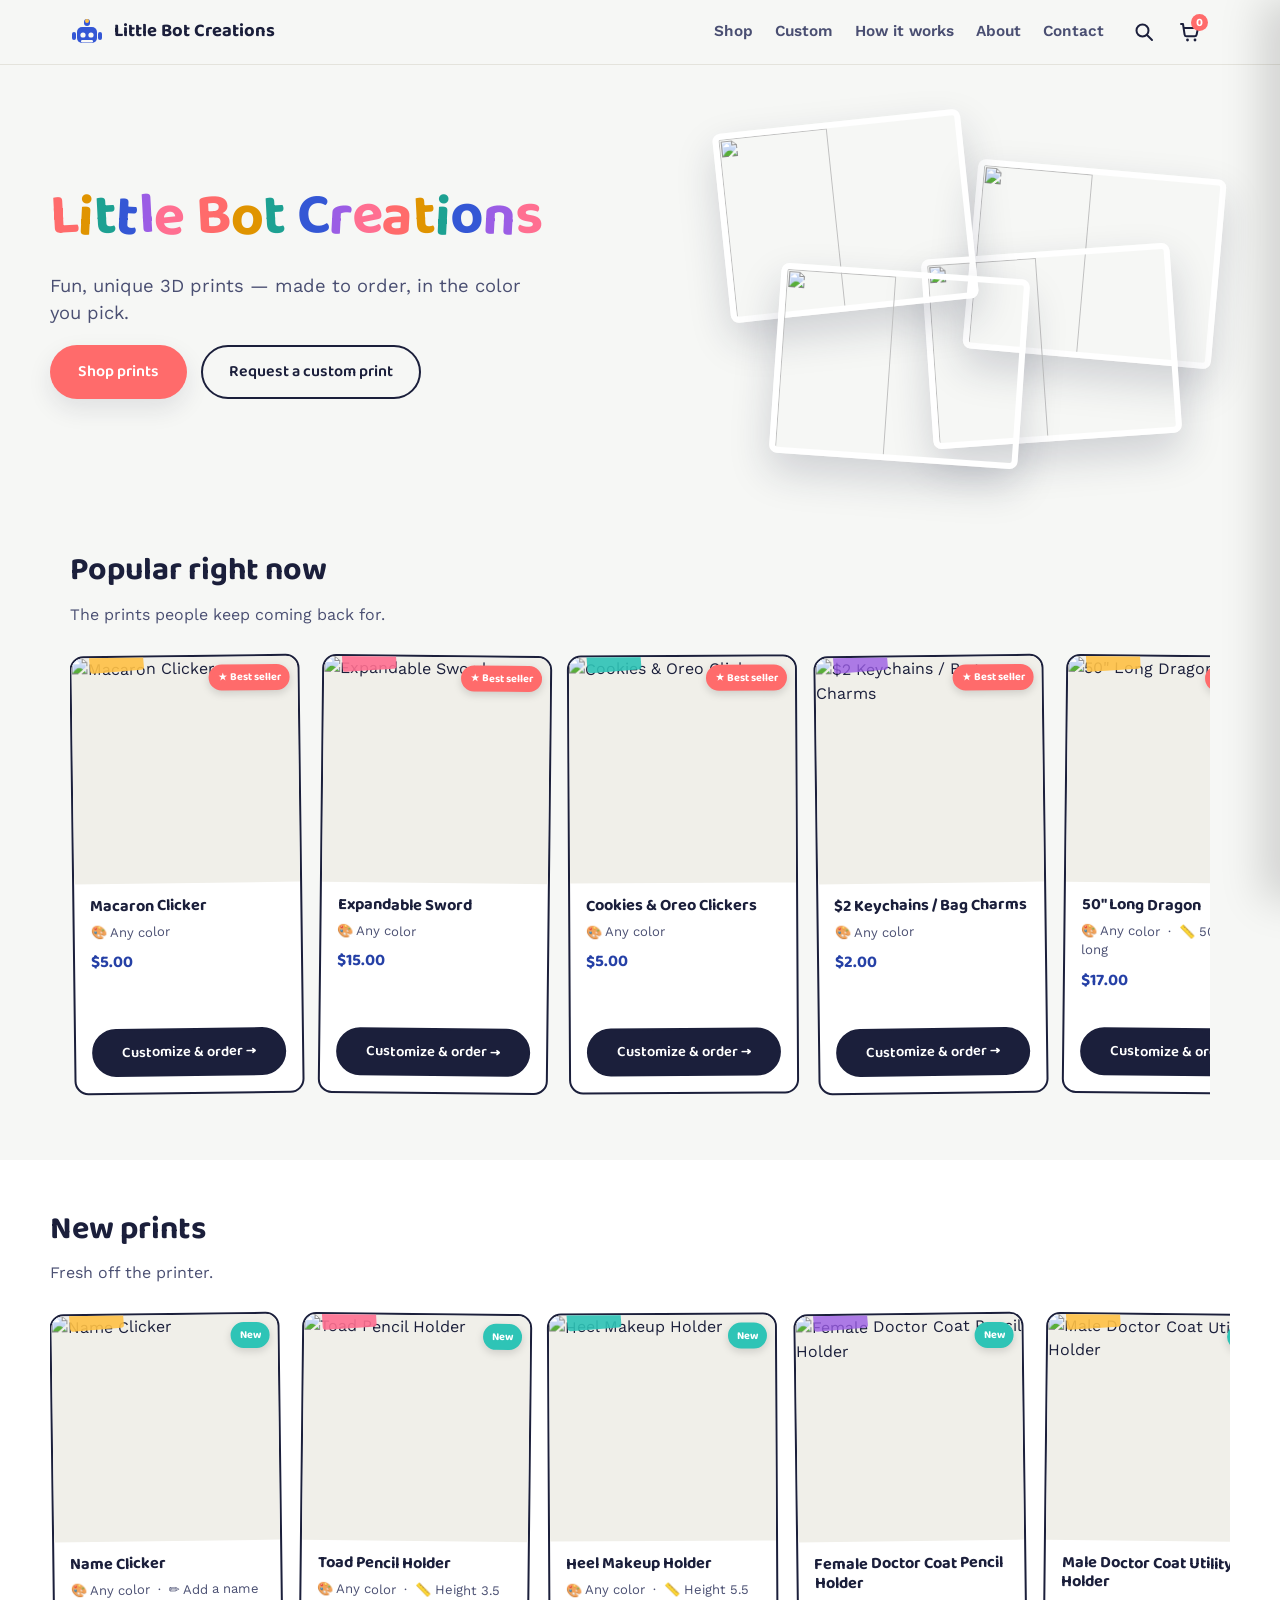
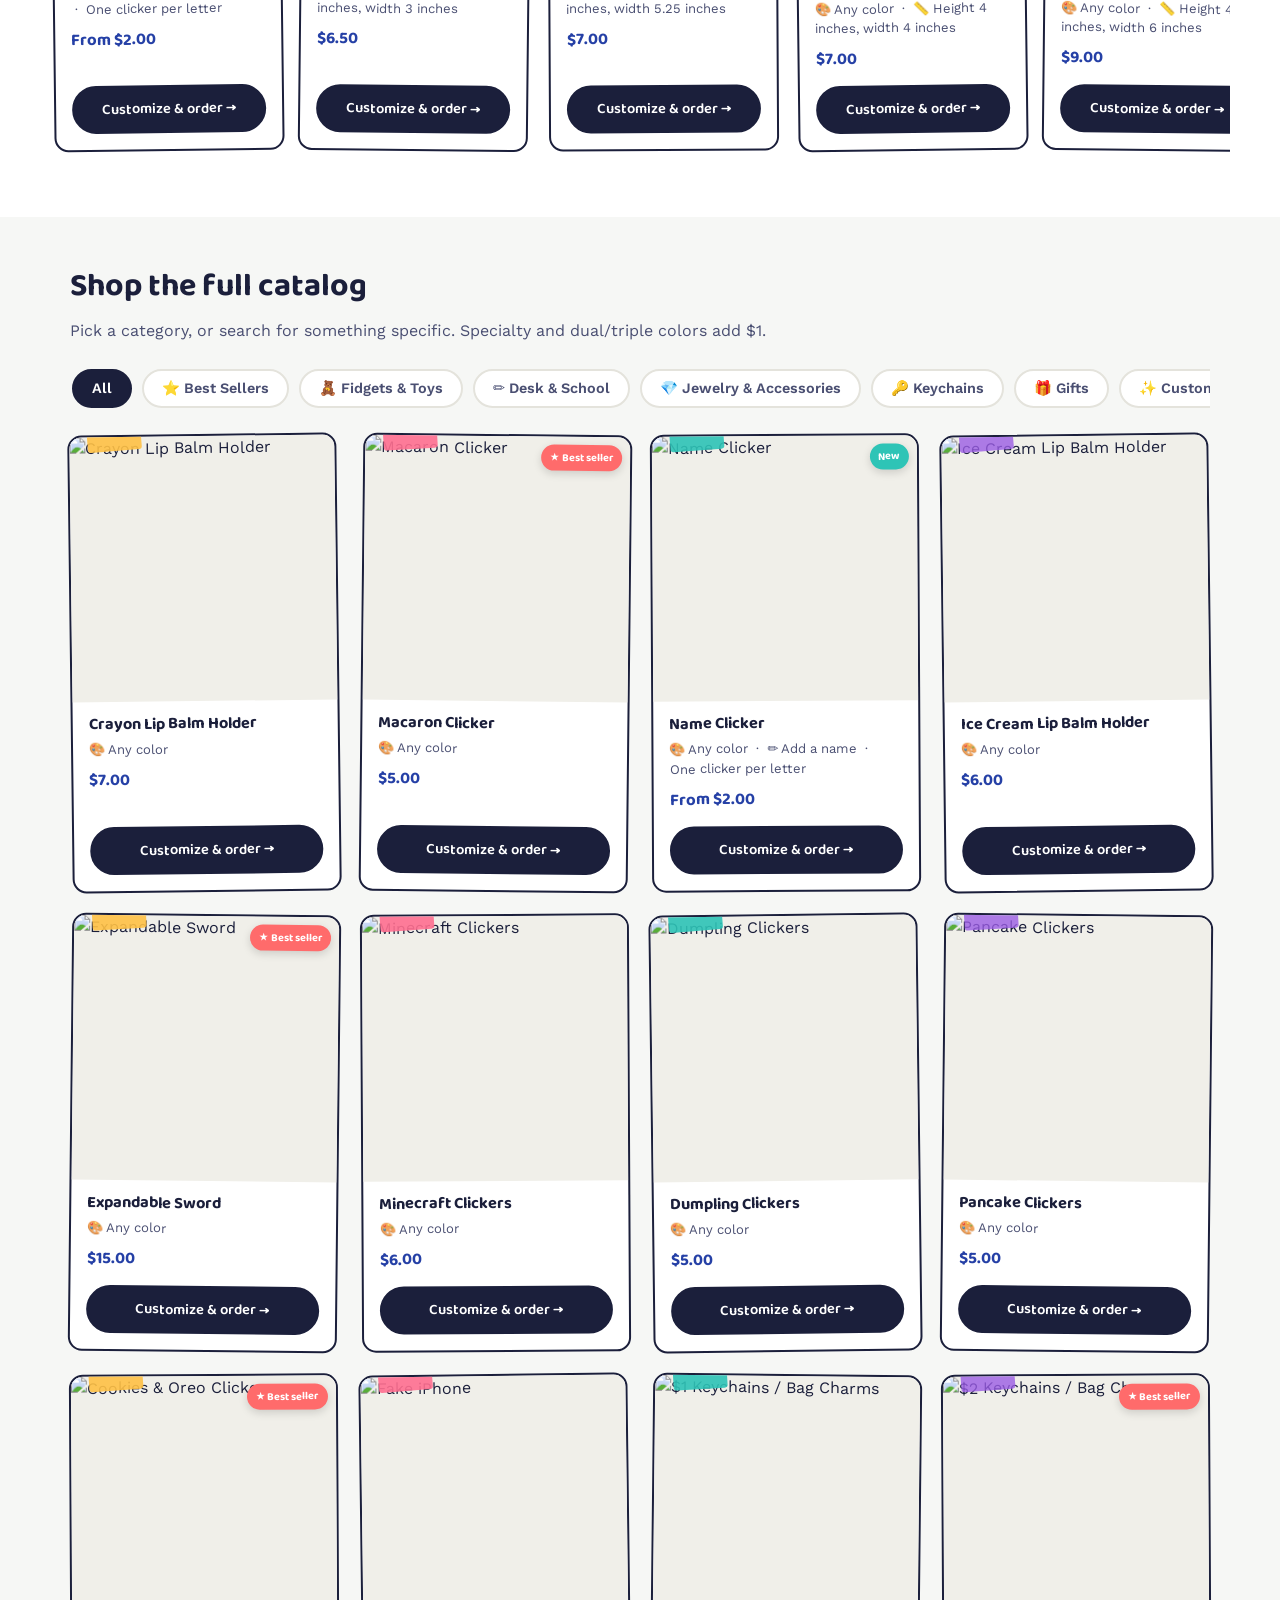
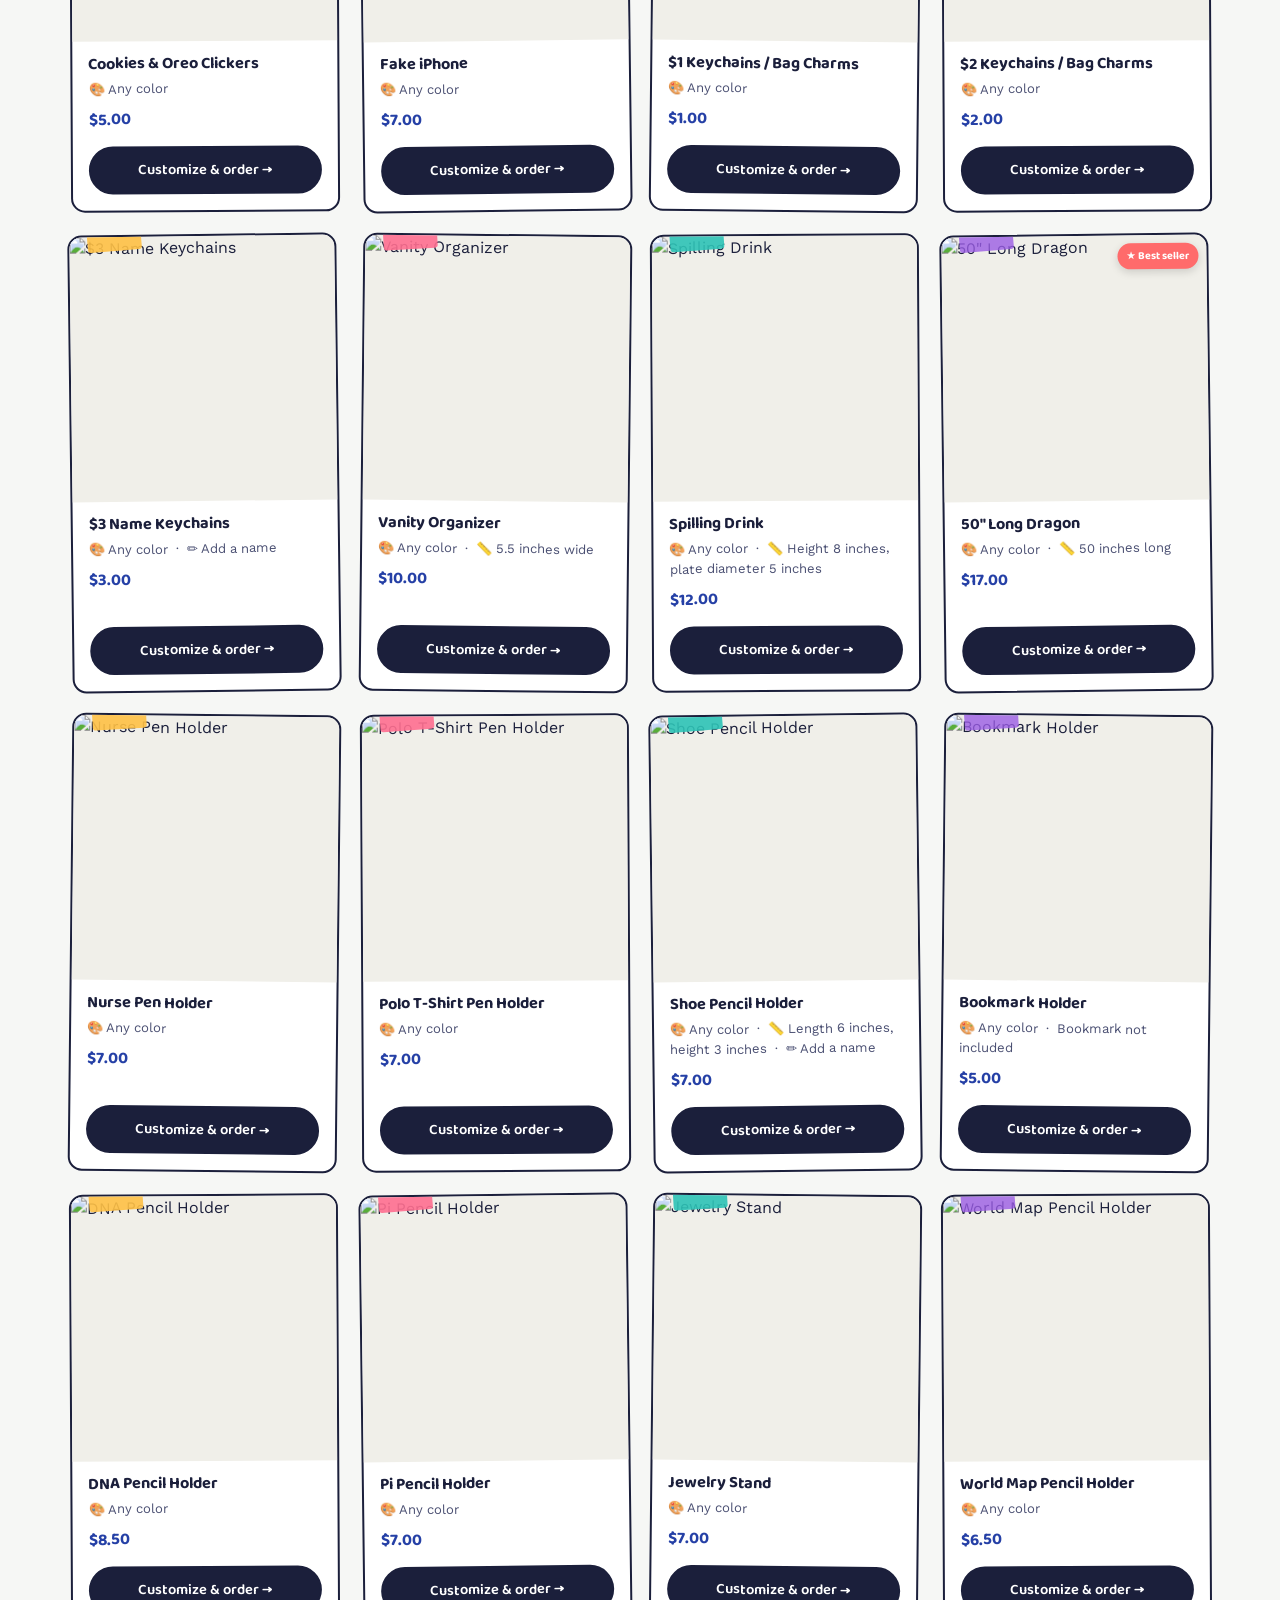
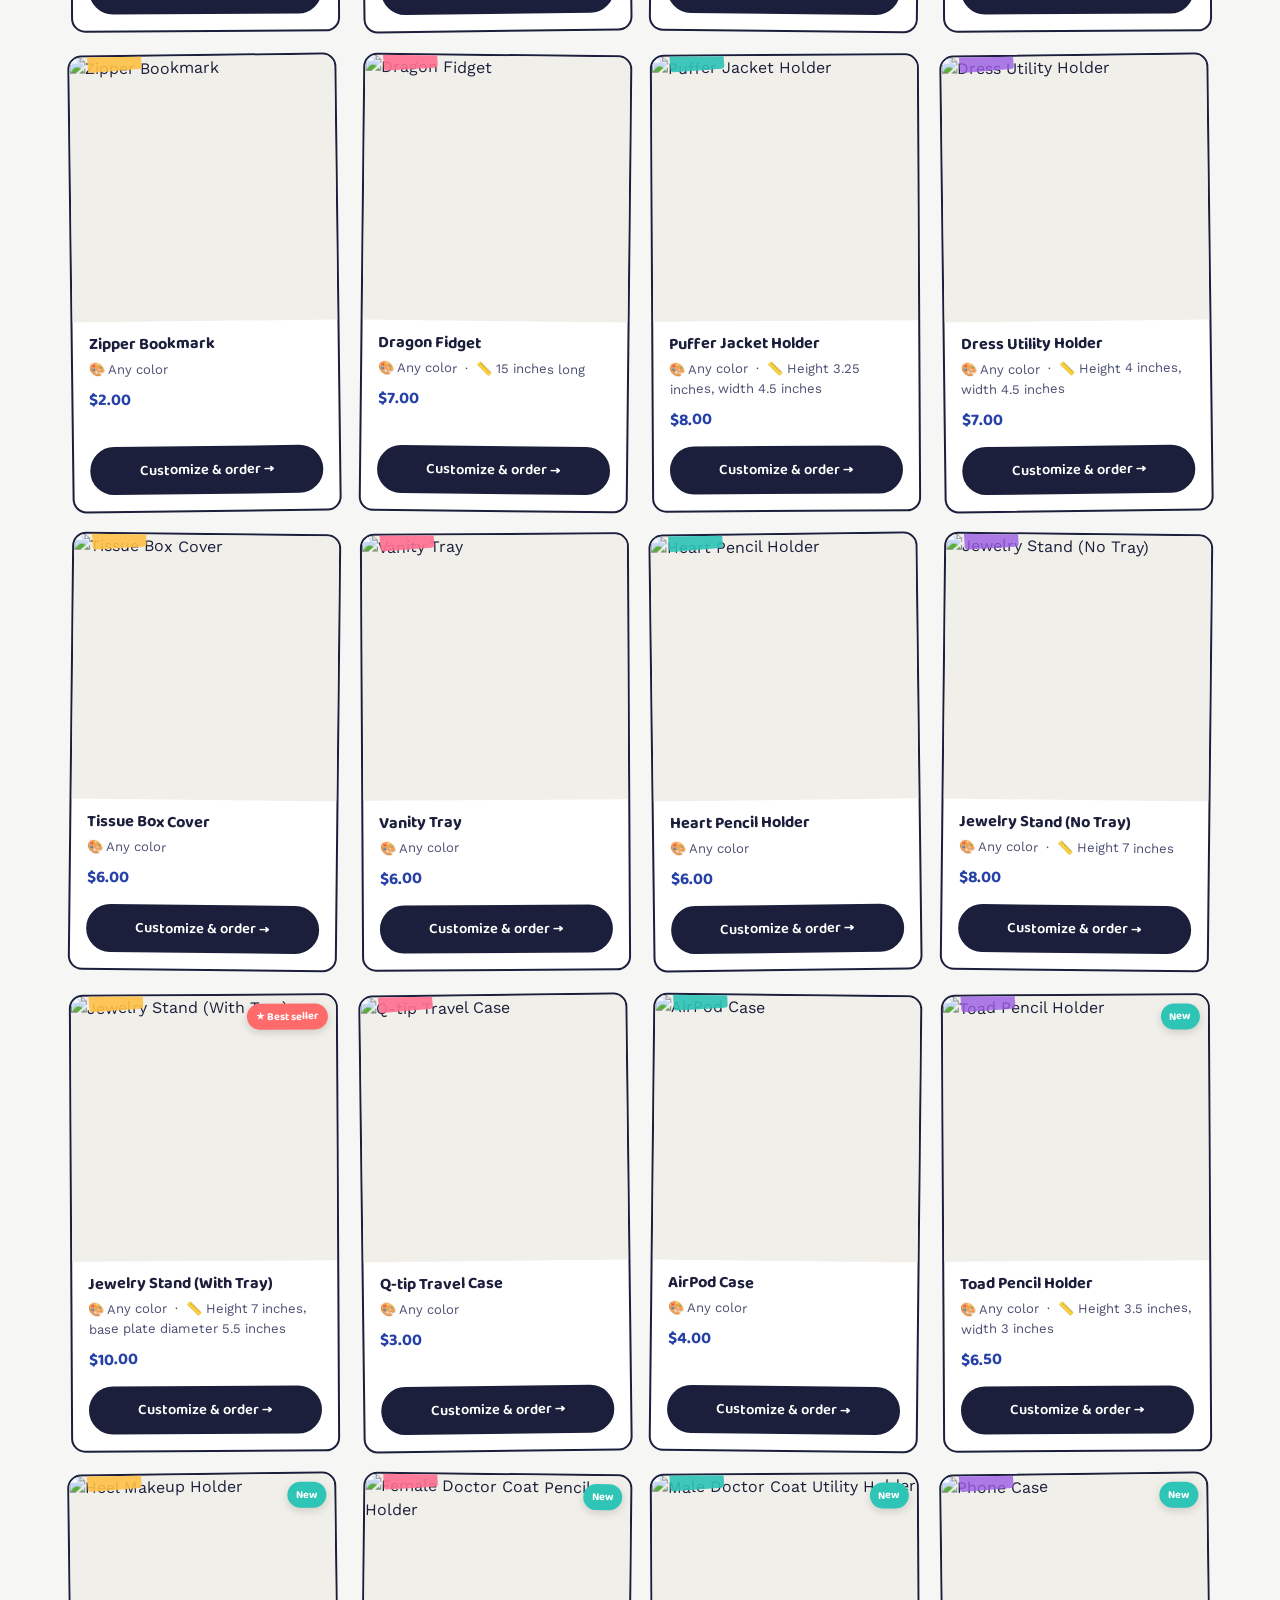
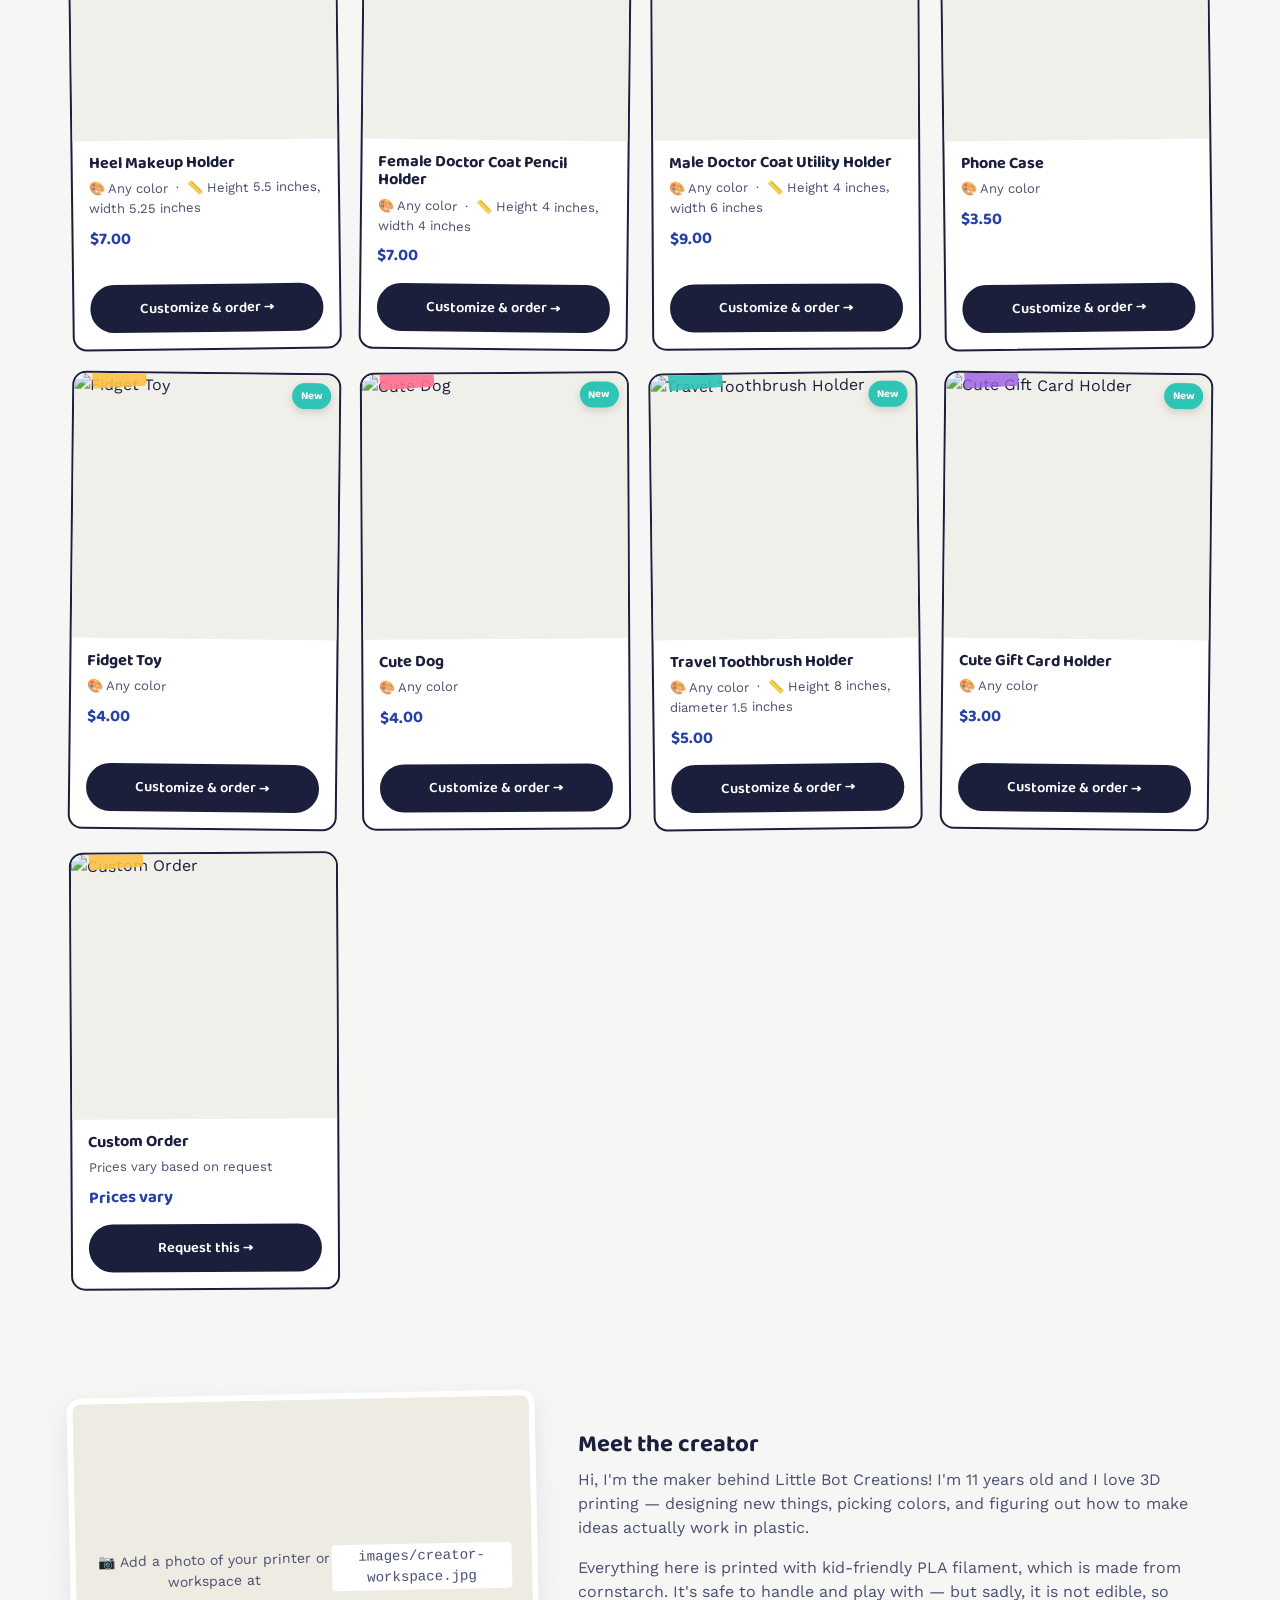
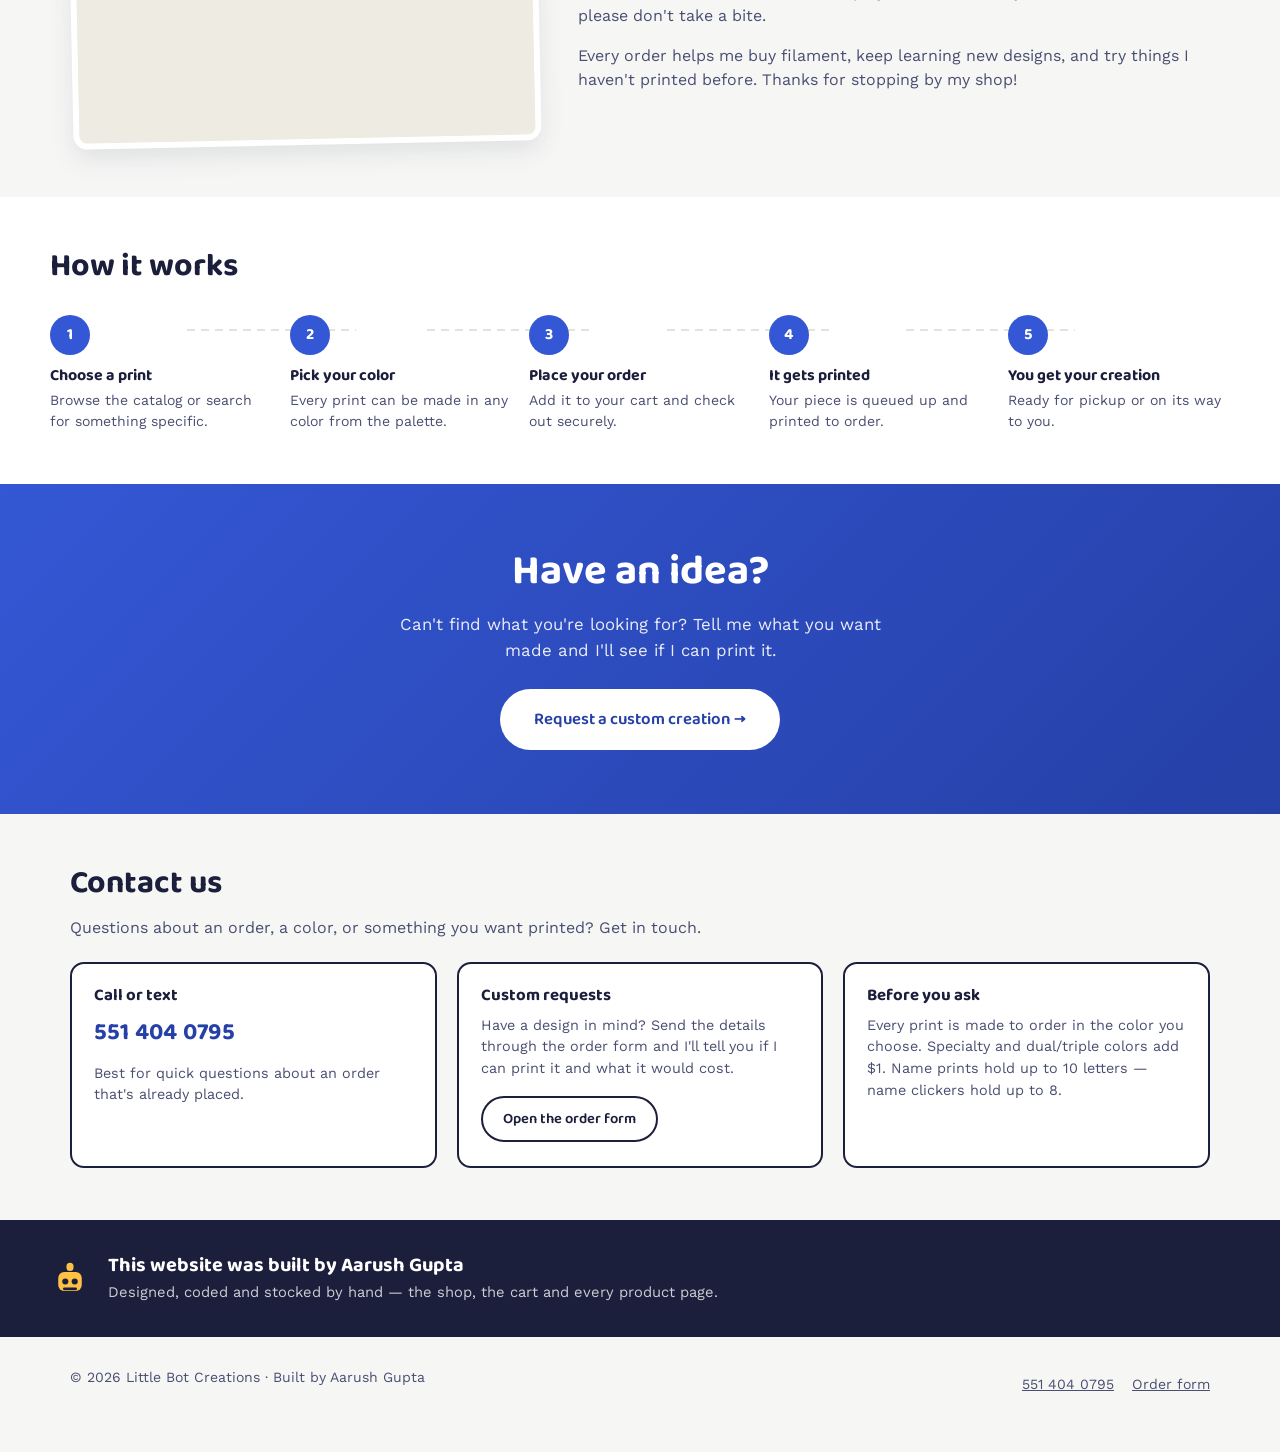
==== commit 643d7015: "Update index.html" ====
--- a/index.html
+++ b/index.html
@@ -3,7 +3,32 @@
 <head>
 <meta charset="UTF-8">
 <meta name="viewport" content="width=device-width, initial-scale=1.0">
-<title>Little Bot Creations — Fun, unique 3D prints</title>
+<title><h1 class="brand-title" aria-label="Little Bot Creations">
+  <span style="display:inline-block;white-space:nowrap">
+    <span style="display:inline-block;color:#FF6B6B;transform:rotate(-3deg)">L</span>
+    <span style="display:inline-block;color:#E09400;transform:rotate(3deg)">i</span>
+    <span style="display:inline-block;color:#1DA192;transform:rotate(-3deg)">t</span>
+    <span style="display:inline-block;color:#3457D5;transform:rotate(3deg)">t</span>
+    <span style="display:inline-block;color:#9B5DE5;transform:rotate(-3deg)">l</span>
+    <span style="display:inline-block;color:#FF6F91;transform:rotate(3deg)">e</span>
+  </span> 
+  <span style="display:inline-block;white-space:nowrap">
+    <span style="display:inline-block;color:#FF6B6B;transform:rotate(-3deg)">B</span>
+    <span style="display:inline-block;color:#E09400;transform:rotate(3deg)">o</span>
+    <span style="display:inline-block;color:#1DA192;transform:rotate(-3deg)">t</span>
+  </span> 
+  <span style="display:inline-block;white-space:nowrap">
+    <span style="display:inline-block;color:#3457D5;transform:rotate(-3deg)">C</span>
+    <span style="display:inline-block;color:#9B5DE5;transform:rotate(3deg)">r</span>
+    <span style="display:inline-block;color:#FF6F91;transform:rotate(-3deg)">e</span>
+    <span style="display:inline-block;color:#FF6B6B;transform:rotate(3deg)">a</span>
+    <span style="display:inline-block;color:#E09400;transform:rotate(-3deg)">t</span>
+    <span style="display:inline-block;color:#1DA192;transform:rotate(3deg)">i</span>
+    <span style="display:inline-block;color:#3457D5;transform:rotate(-3deg)">o</span>
+    <span style="display:inline-block;color:#9B5DE5;transform:rotate(3deg)">n</span>
+    <span style="display:inline-block;color:#FF6F91;transform:rotate(-3deg)">s</span>
+  </span>
+</h1></title>
 <meta name="description" content="Little Bot Creations: fun, unique 3D prints made to order, in the color you pick. Shop clickers, name clickers, pencil holders, keychains, jewelry stands and more.">
 <link rel="preconnect" href="https://fonts.googleapis.com">
 <link rel="preconnect" href="https://fonts.gstatic.com" crossorigin>
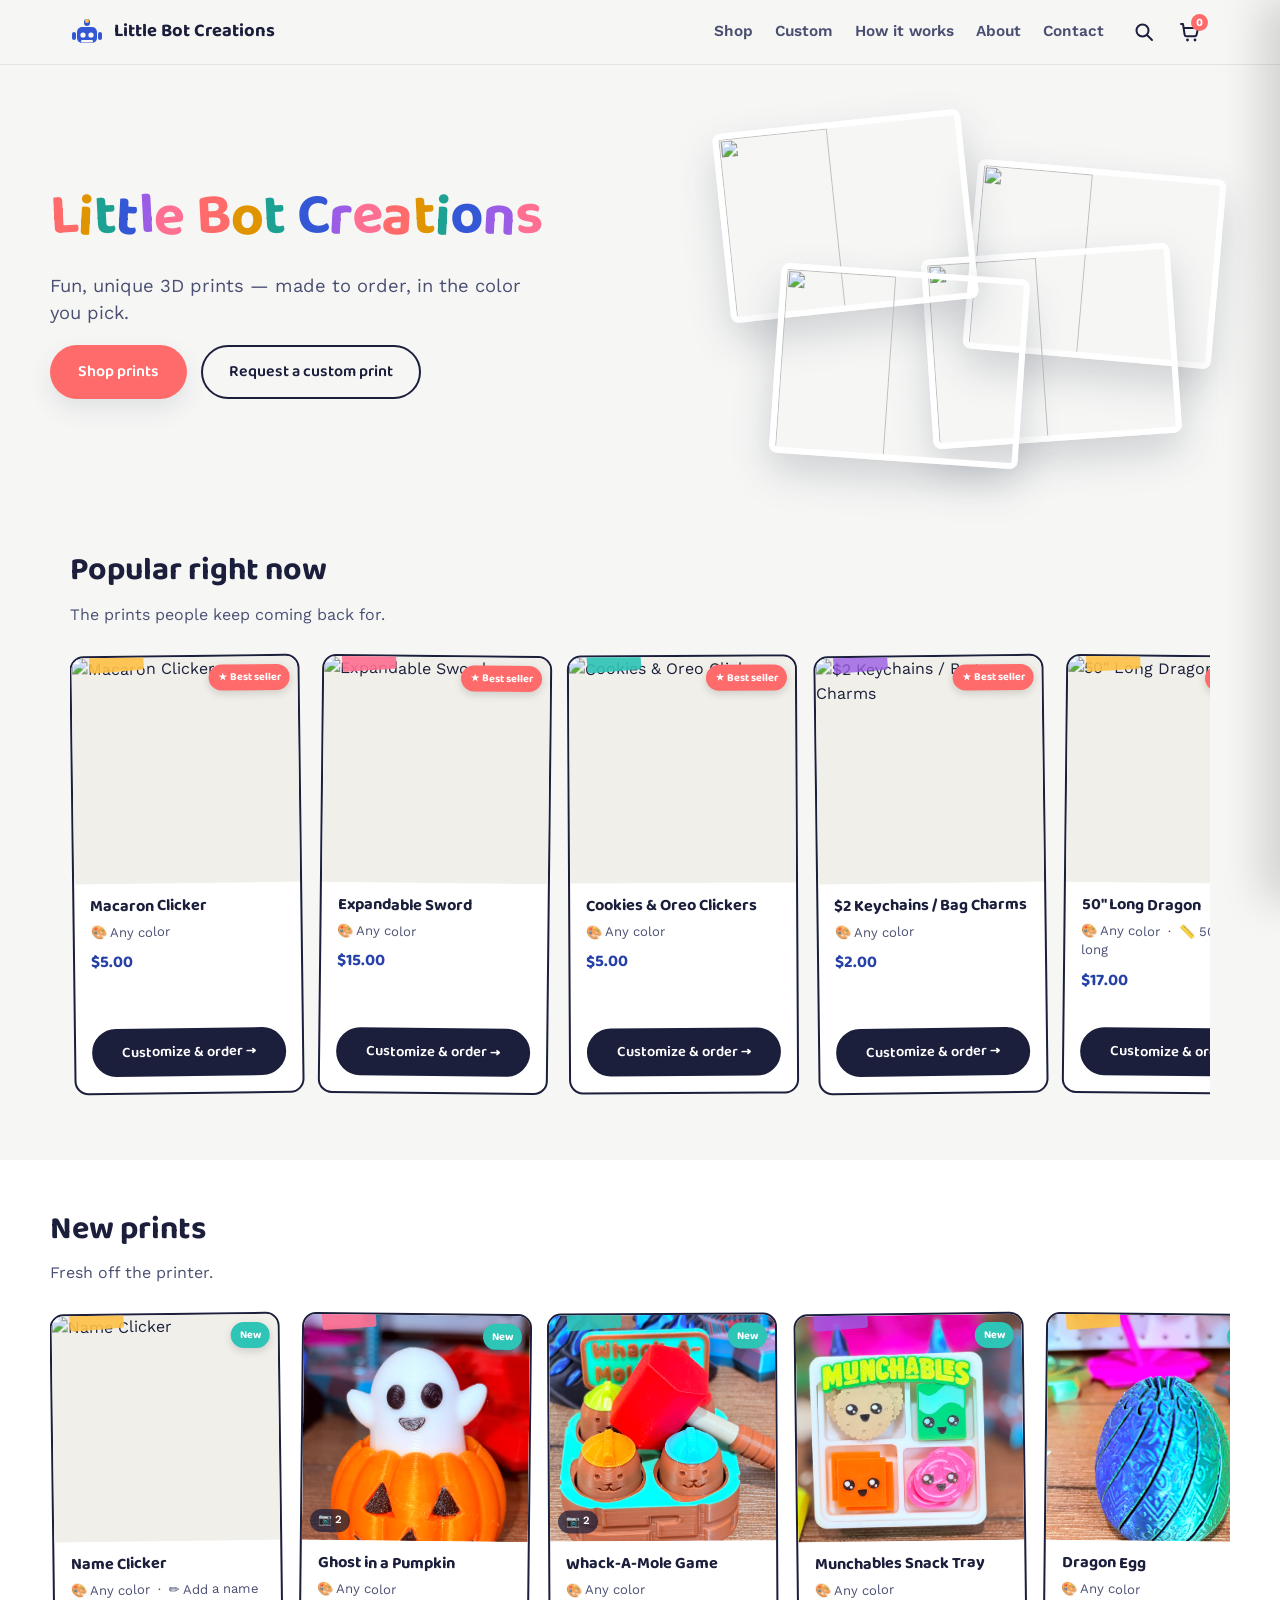
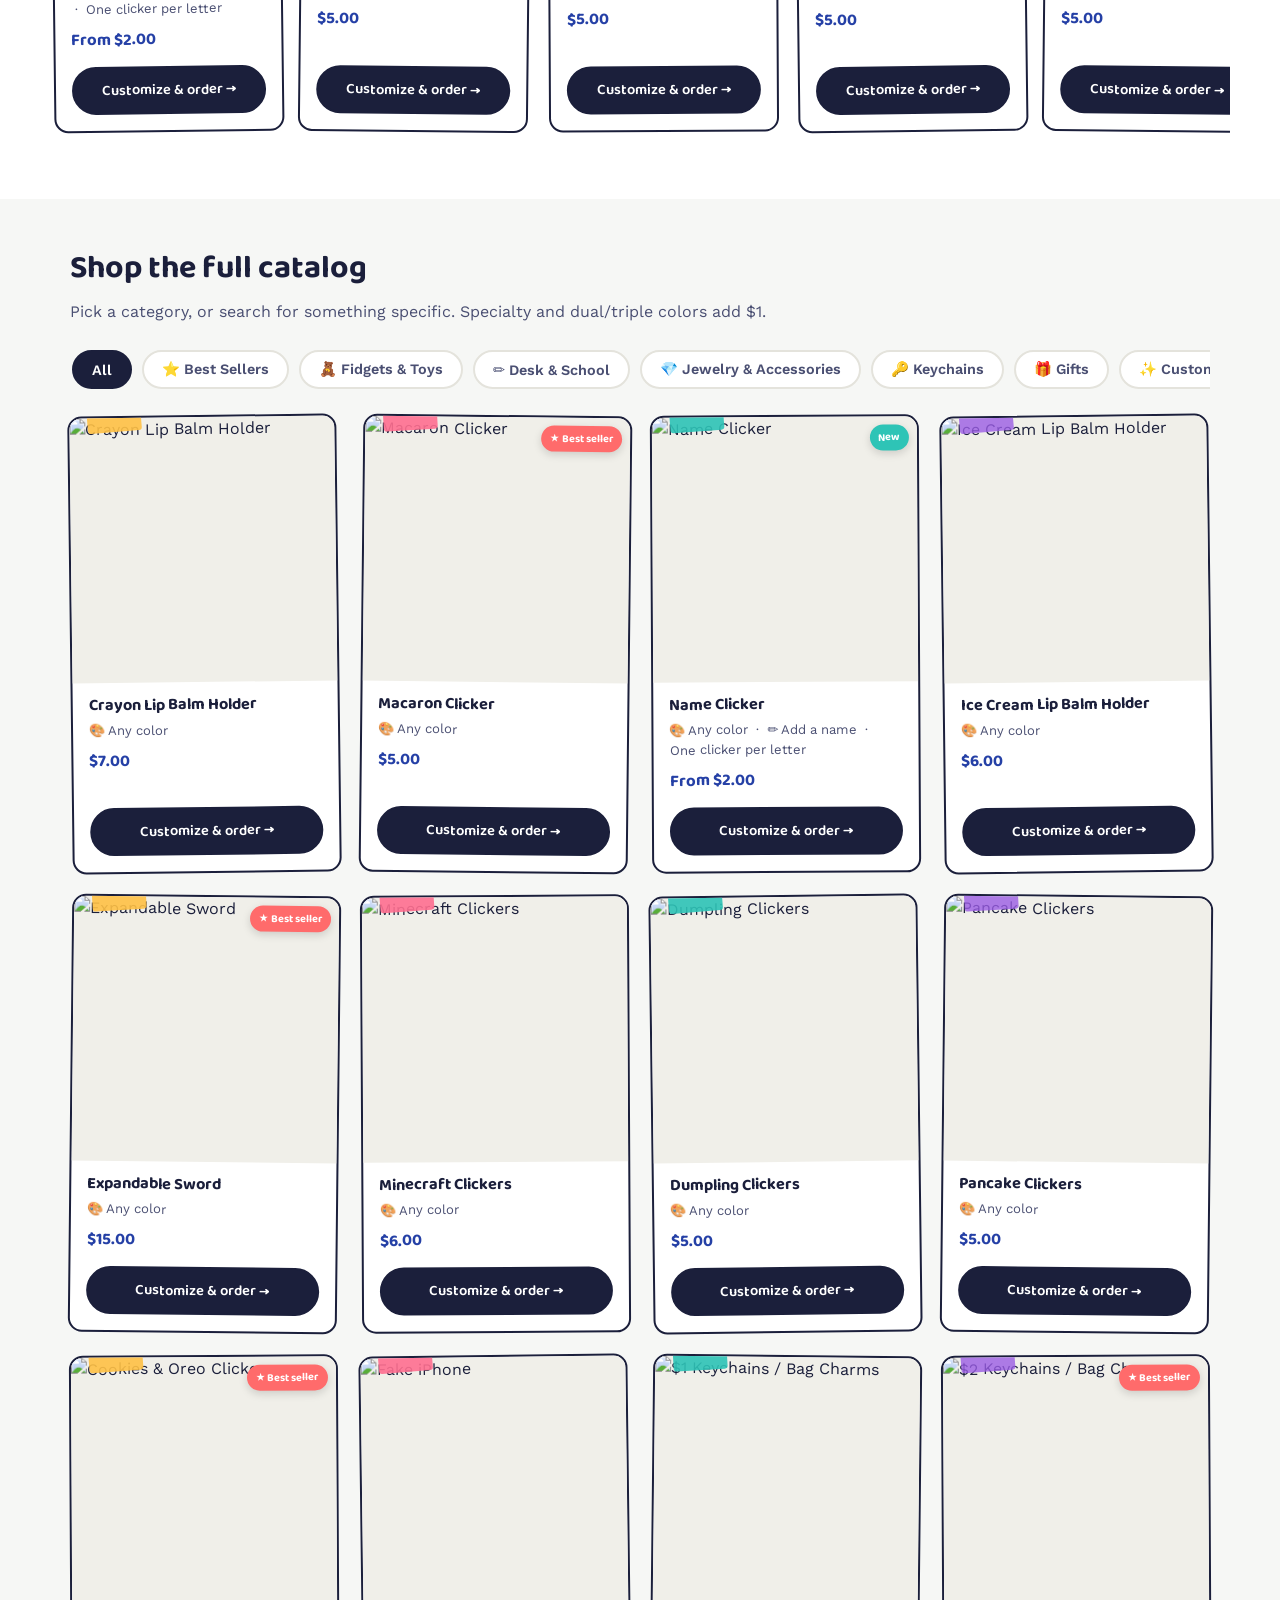
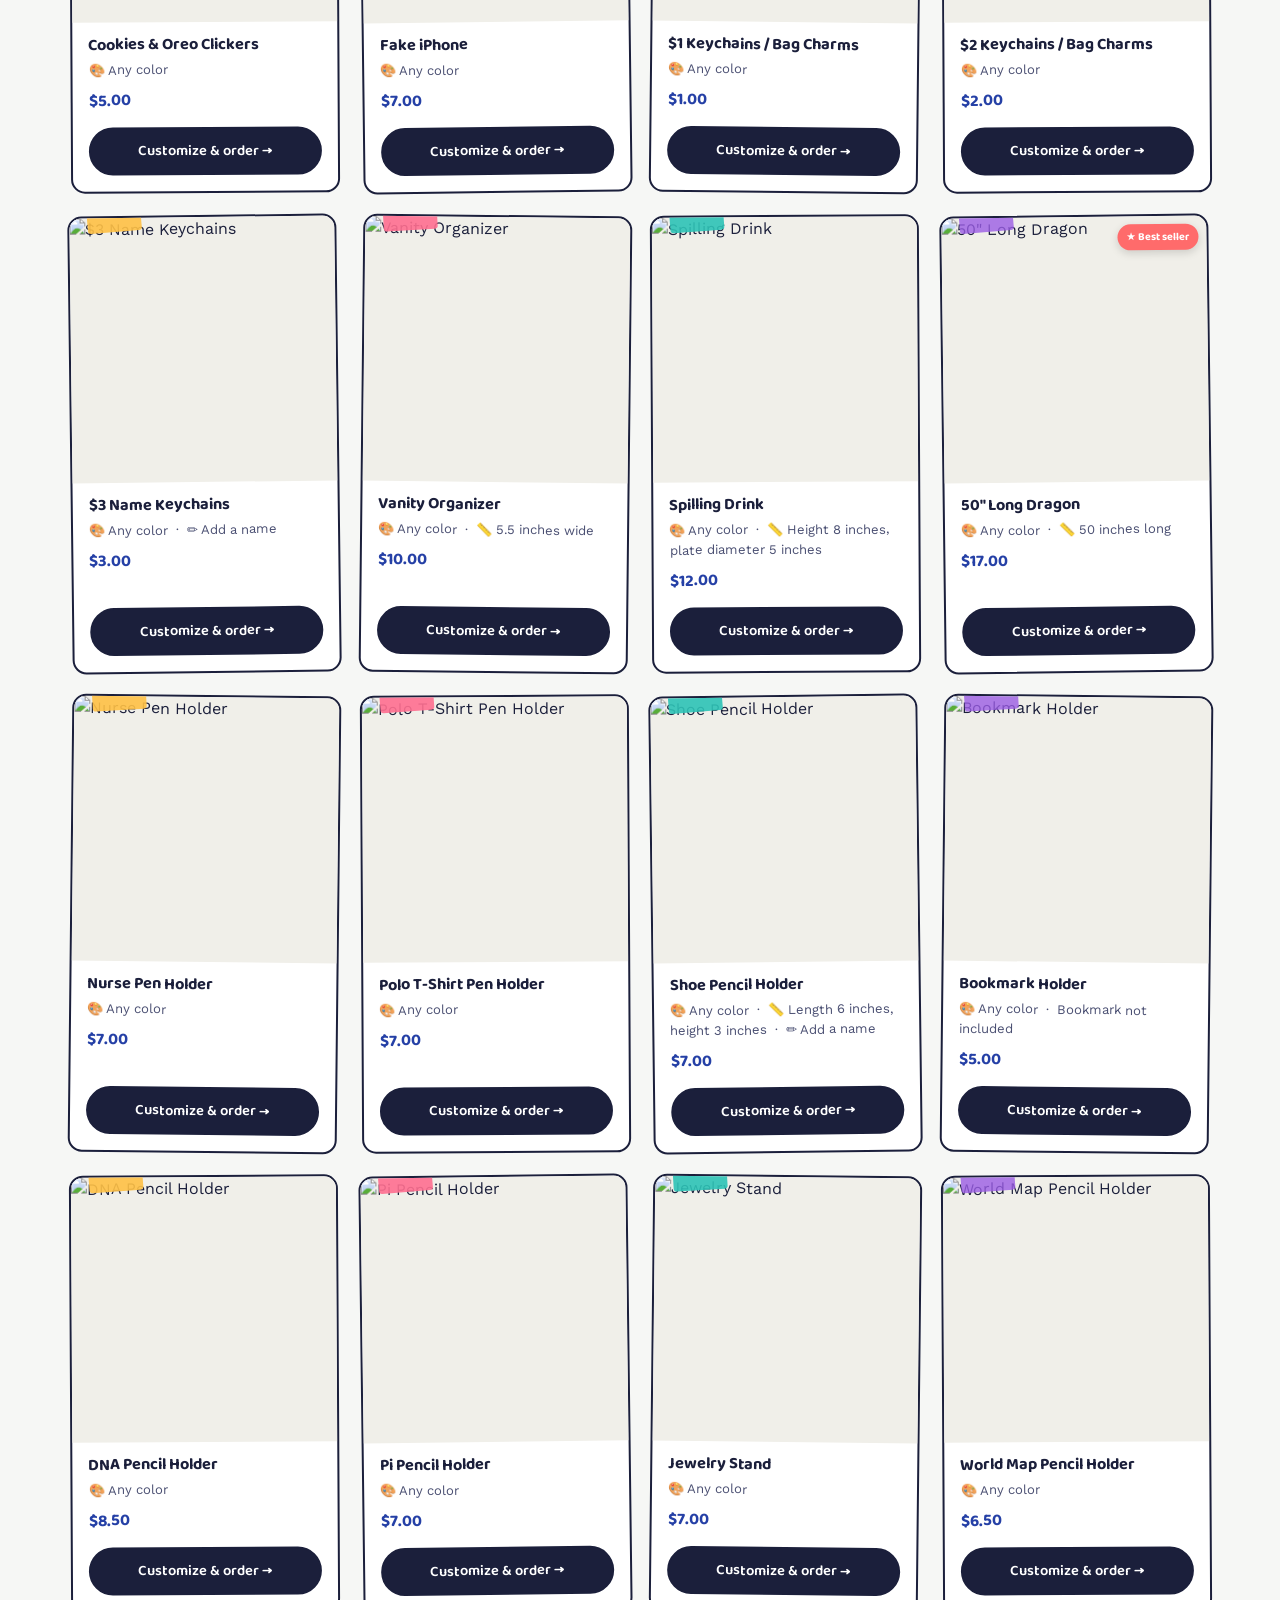
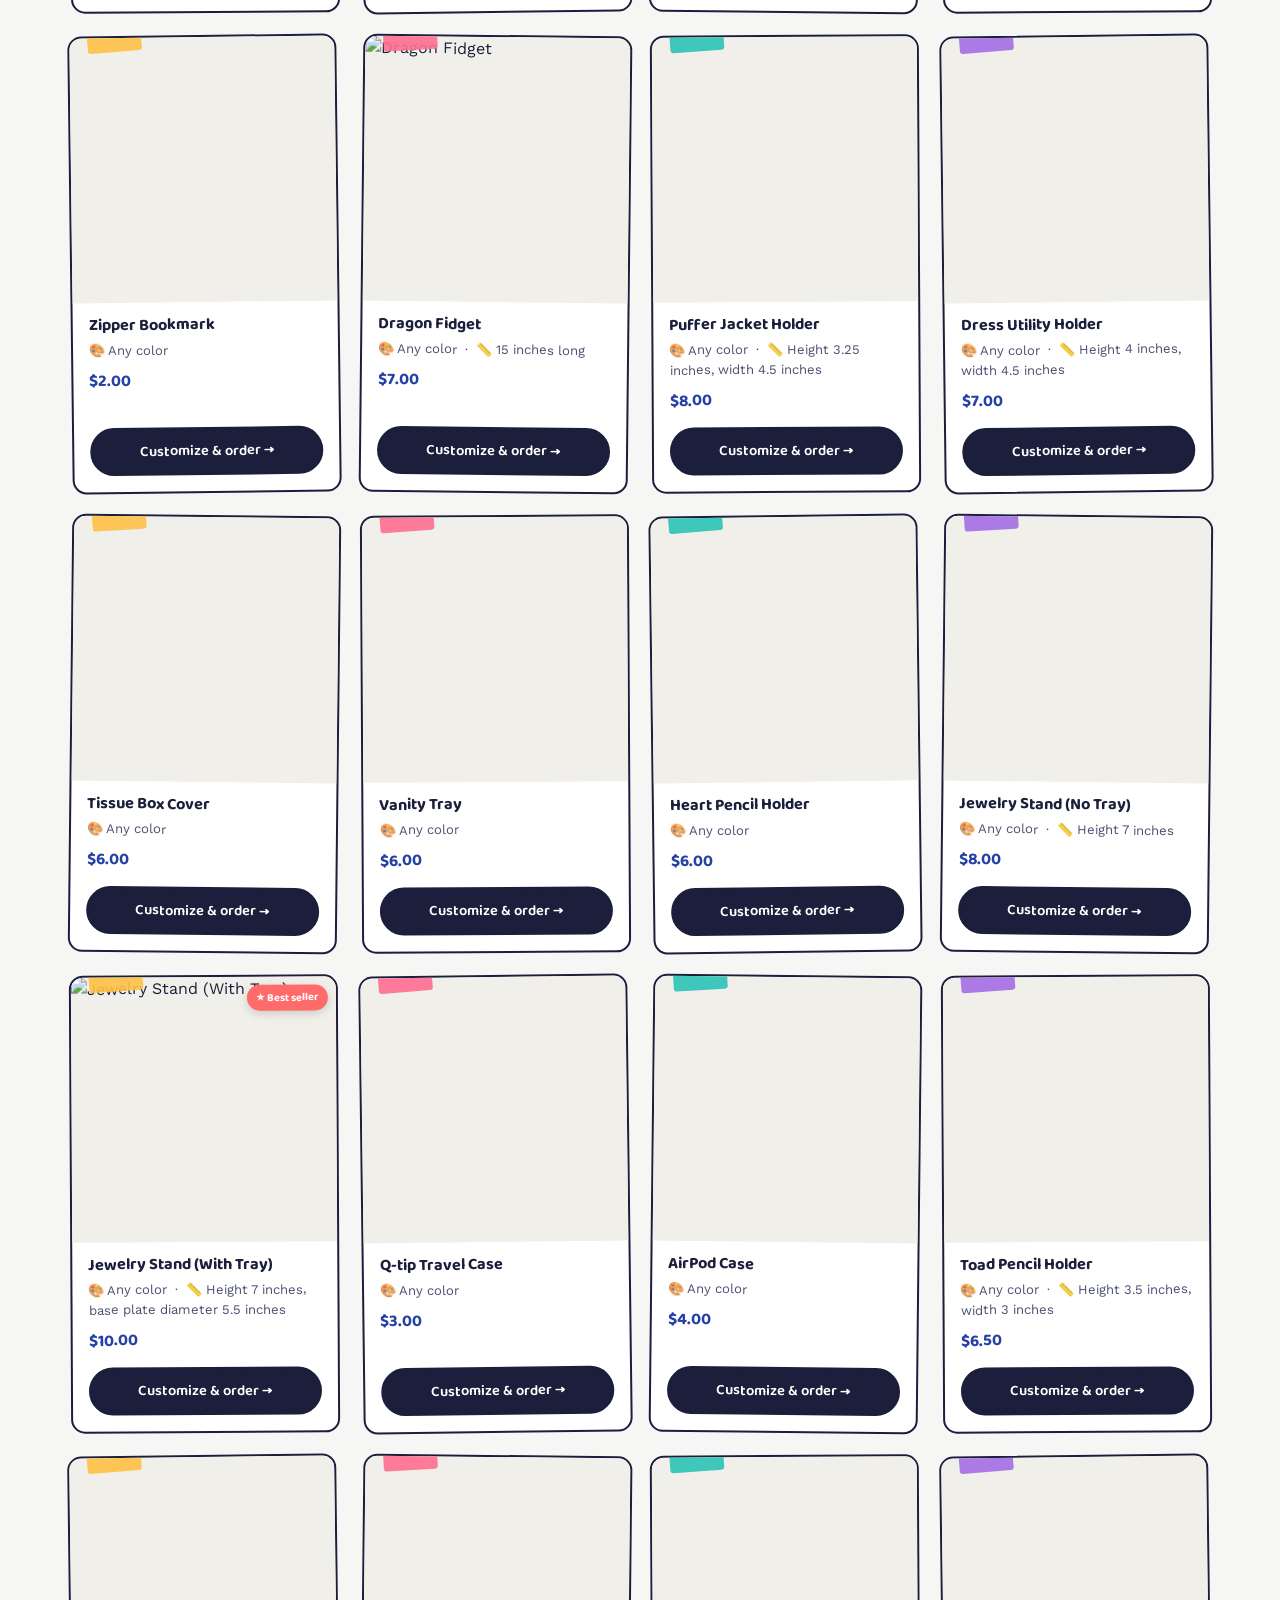
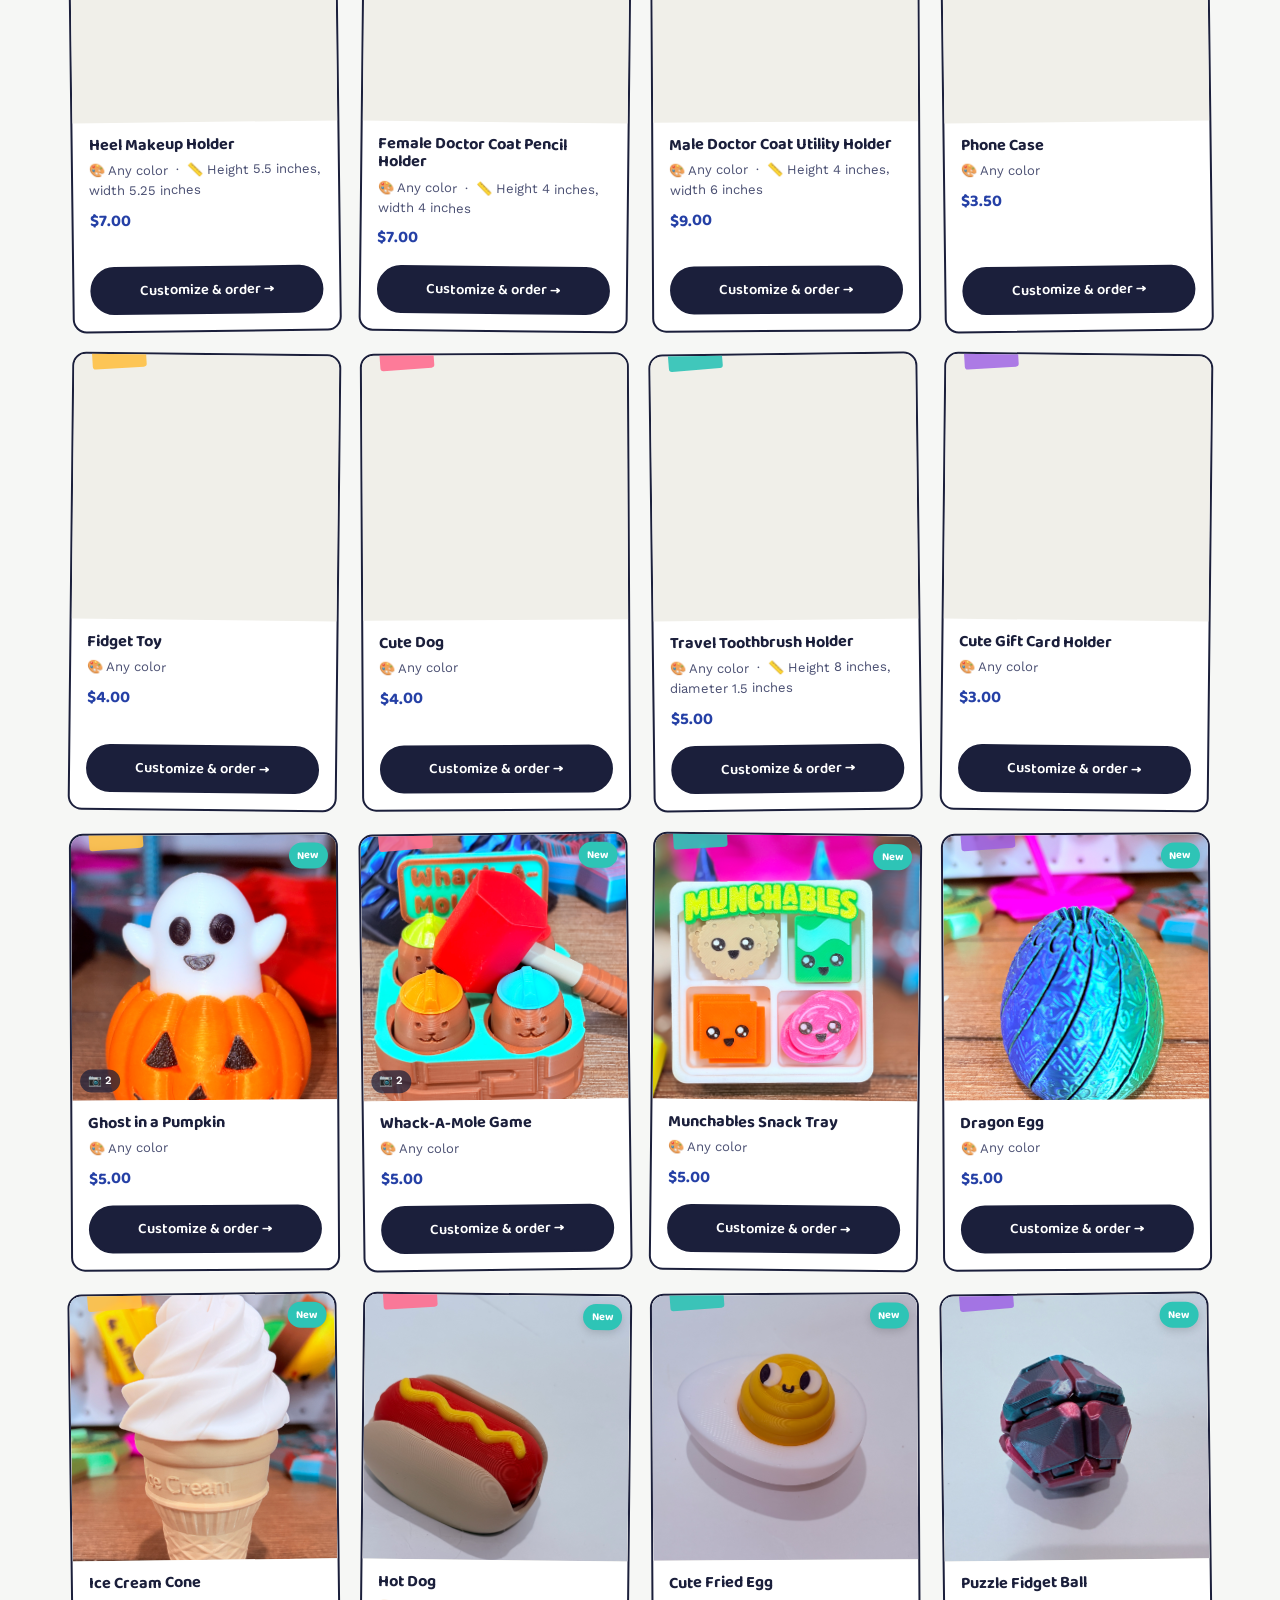
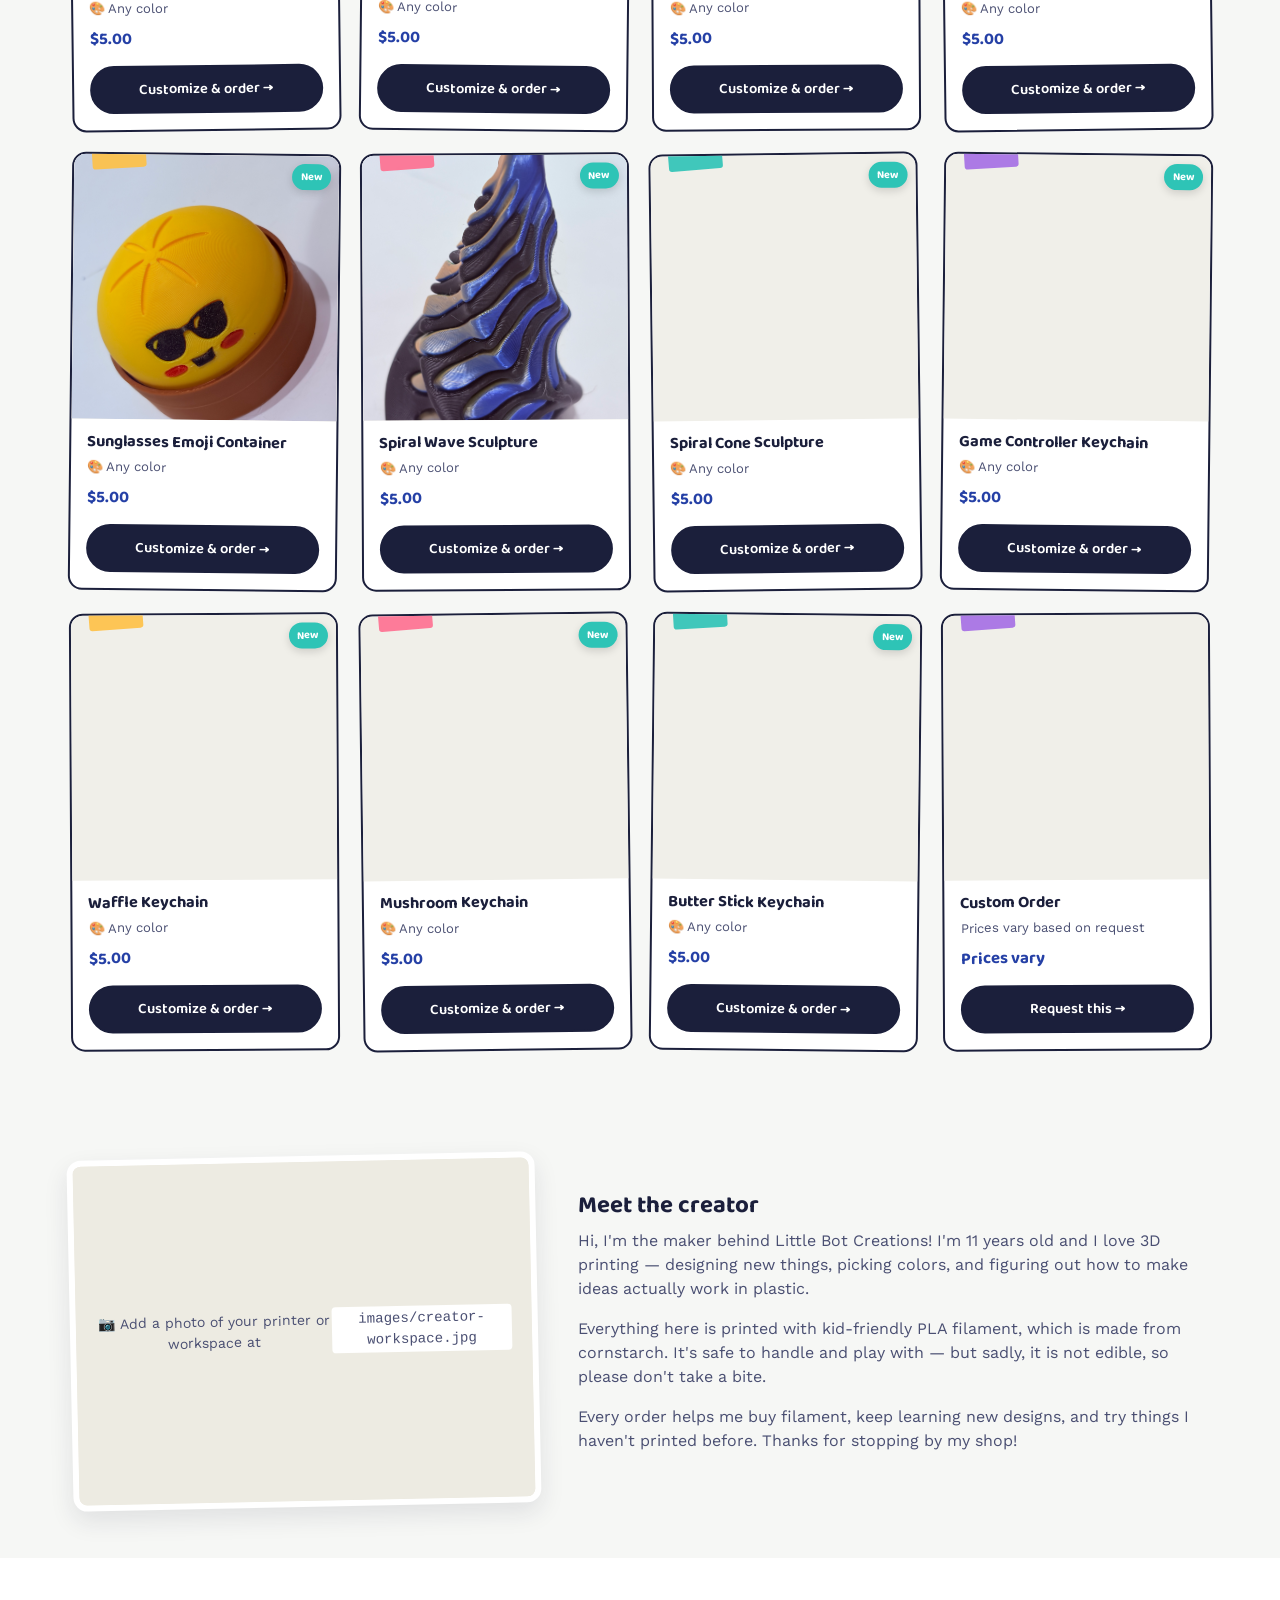
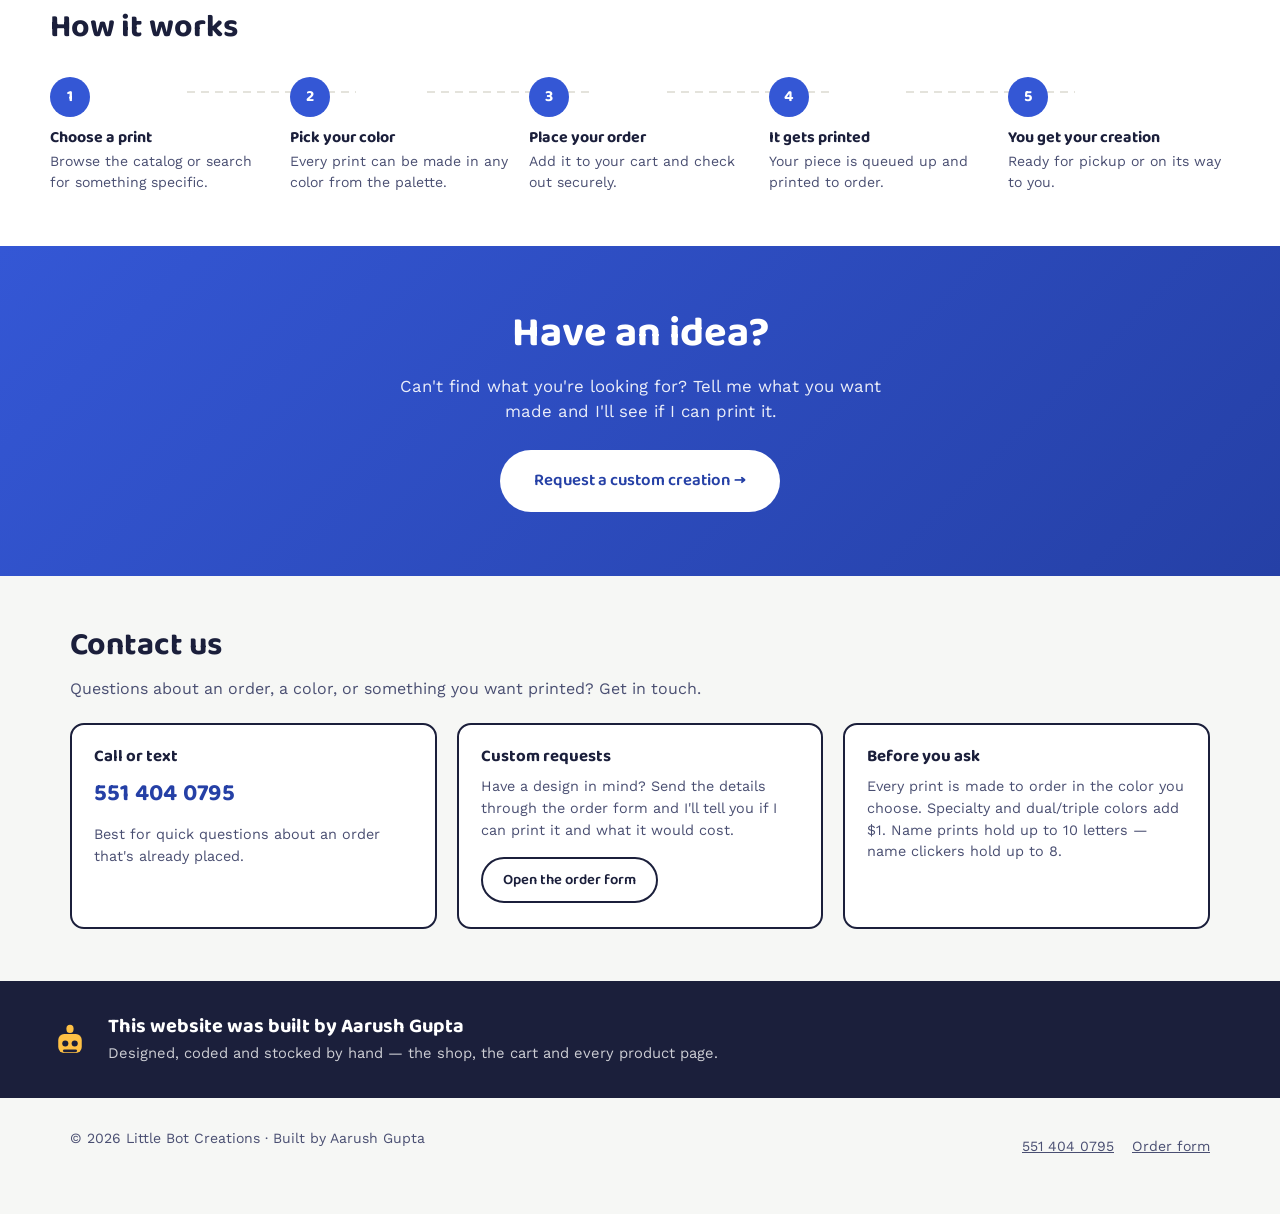
==== commit 00494cae: "Update index.html" ====
--- a/index.html
+++ b/index.html
@@ -306,7 +306,7 @@
     <div class="checkout-summary" id="checkoutSummary"></div>
     <div class="checkout-total"><span>Total</span><span id="checkoutTotal">$0.00</span></div>
     <div id="paypal-button-container"></div>
-    <p class="checkout-note">Payment is handled securely by PayPal — pay with a PayPal balance or a debit/credit card as a guest, no account needed.</p>
+    <p class="checkout-note">Payment is handled securely through PayPal.</p>
   </div>
 </div>
 
@@ -320,7 +320,7 @@
 </div>
 
 <!-- PayPal SDK: replace client-id=test with your own live/sandbox Client ID from developer.paypal.com -->
-<script src="https://www.paypal.com/sdk/js?client-id=test&currency=USD&intent=capture"></script>
+<script src="https://www.paypal.com/sdk/js?client-id=test&currency=USD&intent=capture&disable-funding=card,credit,paylater,venmo"></script>
 <script src="app.js"></script>
 </body>
 </html>
